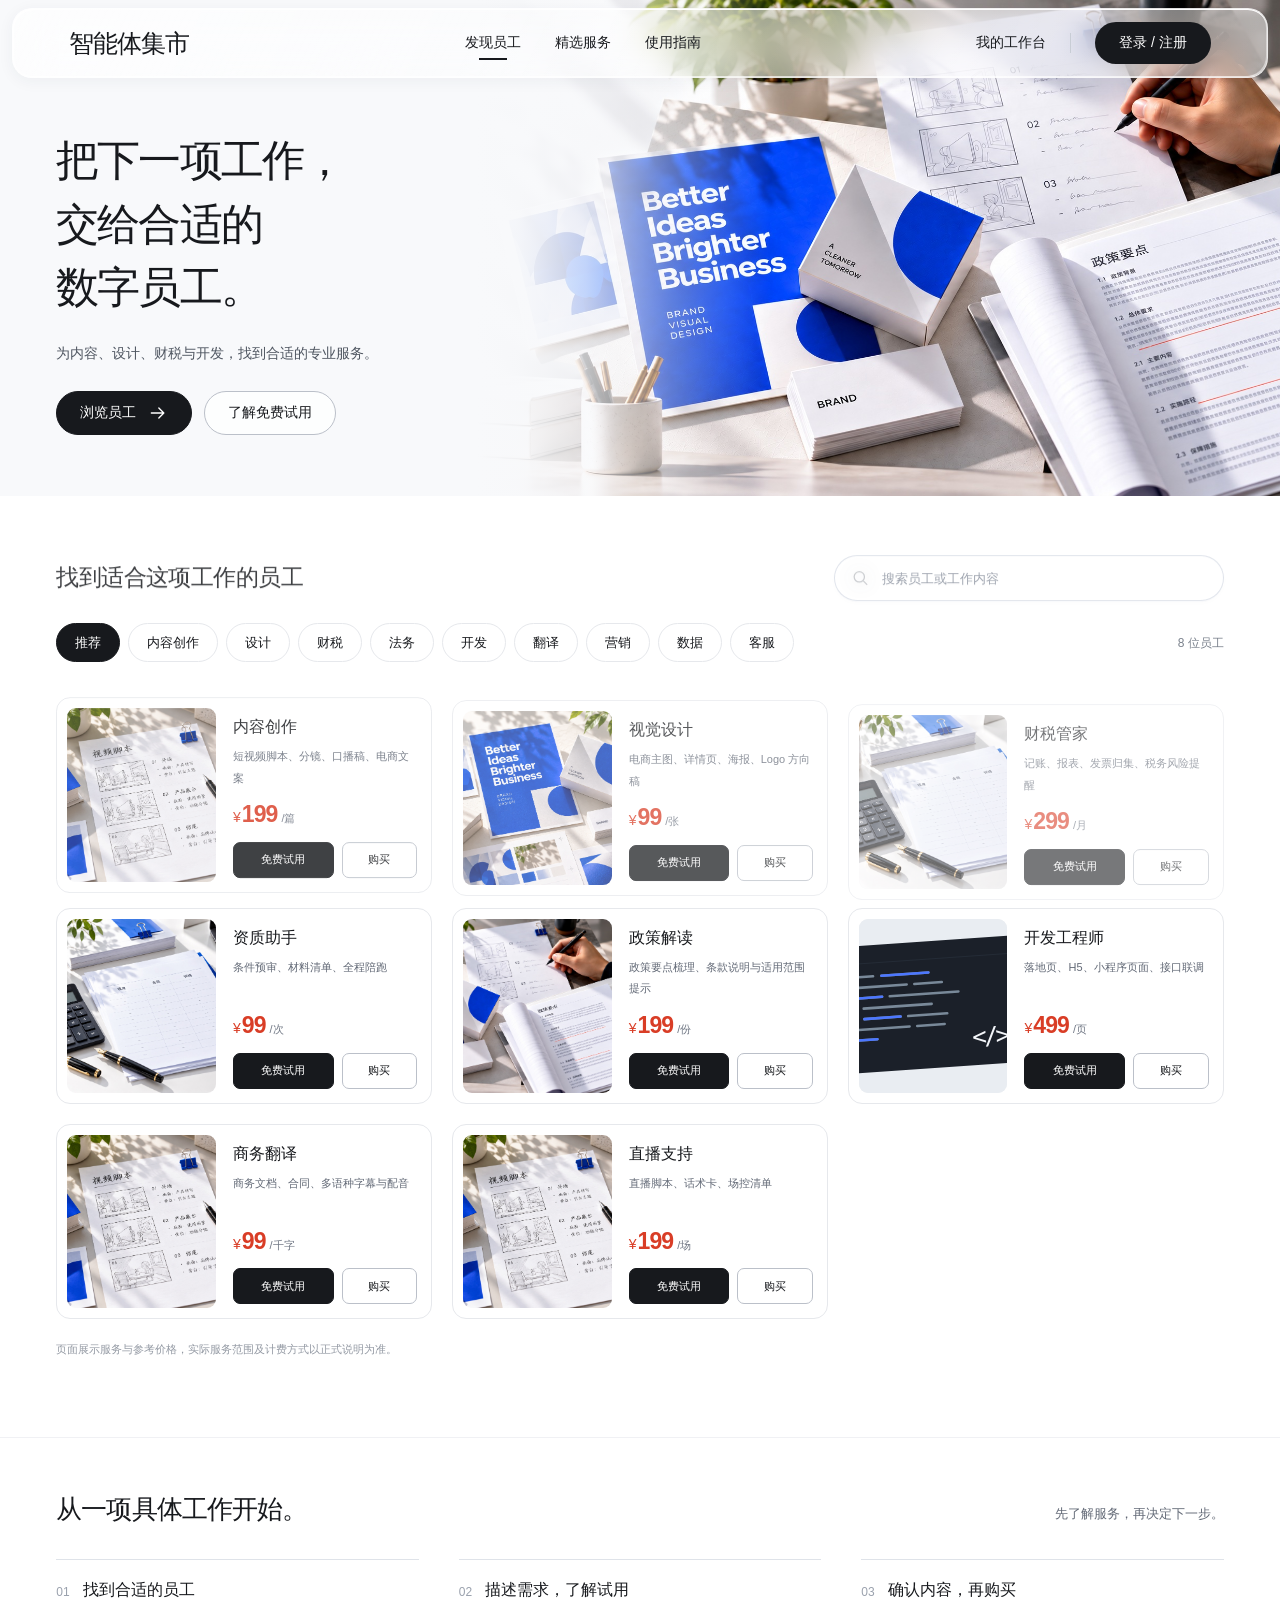
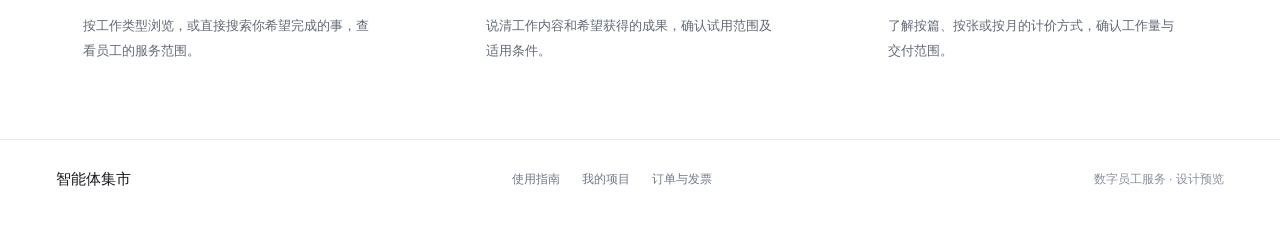
==== index.html @ 41946447 "feat: publish digital employee marketplace prototype" ====
<!doctype html>
<html lang="zh-CN">
<head>
  <meta charset="utf-8"><meta name="viewport" content="width=device-width,initial-scale=1">
  <meta name="description" content="从内容创作、视觉设计到政策解读，为下一项工作找到合适的数字员工。">
  <meta name="theme-color" content="#f8f9fb"><title>智能体集市 · 找到合适的数字员工</title>
  <link rel="icon" href="assets/favicon.svg" type="image/svg+xml">
  <link rel="preload" href="assets/hero.jpg" as="image"><link rel="stylesheet" href="styles.css">
  <script src="vendor/gsap.min.js" defer></script><script src="vendor/ScrollTrigger.min.js" defer></script>
  <script src="catalog.js" defer></script><script src="app.js" defer></script><script src="motion.js" defer></script>
</head>
<body>
<svg width="0" height="0" aria-hidden="true" style="position:absolute;pointer-events:none"><defs><filter id="glass-refraction" x="0" y="0" width="100%" height="100%" color-interpolation-filters="sRGB"><feTurbulence type="fractalNoise" baseFrequency=".012 .04" numOctaves="1" seed="8" result="noise"/><feGaussianBlur in="noise" stdDeviation="2" result="softNoise"/><feDisplacementMap in="SourceGraphic" in2="softNoise" scale="5" xChannelSelector="R" yChannelSelector="G"/></filter></defs></svg>
<a class="skip-link" href="#employees">跳转到员工目录</a>
<header class="site-header">
  <a class="wordmark" href="#hero" aria-label="智能体集市首页">智能体集市</a>
  <nav class="main-nav" aria-label="主导航"><a href="#employees">发现员工</a><a href="#employees">精选服务</a><a href="#how-it-works">使用指南</a></nav>
  <div class="account-nav"><button data-action="account">我的工作台</button><span class="nav-divider" aria-hidden="true"></span><button class="login-button" data-action="account">登录 / 注册</button></div>
</header>
<main>
  <section class="hero" id="hero" aria-labelledby="hero-title">
    <div class="hero-layout">
      <div class="hero-content">
        <h1 class="hero-title" id="hero-title" data-hero-title><span data-title-line>把下一项工作，</span><span data-title-line>交给合适的</span><span data-title-line>数字员工。</span></h1>
        <p class="hero-subtitle" data-hero-copy>为内容、设计、财税与开发，<br class="mobile-break">找到合适的专业服务。</p>
        <div class="hero-actions" data-hero-actions><a class="button button-primary" href="#employees">浏览员工 <svg viewBox="0 0 24 24" aria-hidden="true"><path d="M4 12h15M13 6l6 6-6 6"/></svg></a><a class="button button-secondary" href="#how-it-works">了解免费试用</a></div>
      </div>
      <div class="hero-visual" data-hero-visual><img src="assets/hero.jpg" width="1642" height="958" alt="蓝色视觉设计稿、手写分镜与政策解读材料组成的工作成果画廊" fetchpriority="high" decoding="async"></div>
    </div>
  </section>
  <section class="catalog-section" id="employees" aria-labelledby="catalog-title">
    <div class="catalog-heading" data-reveal><h2 id="catalog-title">找到适合这项工作的员工</h2><label class="search-wrap"><span class="sr-only">搜索员工或工作内容</span><svg viewBox="0 0 24 24" aria-hidden="true"><circle cx="10.5" cy="10.5" r="6.5"/><path d="m16 16 4 4"/></svg><input type="search" id="role-search" placeholder="搜索员工或工作内容" autocomplete="off"></label></div>
    <div class="catalog-toolbar"><div class="category-filters" id="category-filters" role="group" aria-label="按服务类型筛选"><button type="button" data-category="all" class="is-active" aria-pressed="true">推荐</button><button type="button" data-category="内容创作" class="" aria-pressed="false">内容创作</button><button type="button" data-category="设计" class="" aria-pressed="false">设计</button><button type="button" data-category="财税" class="" aria-pressed="false">财税</button><button type="button" data-category="法务" class="" aria-pressed="false">法务</button><button type="button" data-category="开发" class="" aria-pressed="false">开发</button><button type="button" data-category="翻译" class="" aria-pressed="false">翻译</button><button type="button" data-category="营销" class="" aria-pressed="false">营销</button><button type="button" data-category="数据" class="" aria-pressed="false">数据</button><button type="button" data-category="客服" class="" aria-pressed="false">客服</button></div><p class="result-count" id="result-count" aria-live="polite">8 位员工</p></div>
    <div class="role-grid" id="role-grid"><article class="role-card" data-category="内容创作" data-name="内容创作" data-description="短视频脚本、分镜、口播稿、电商文案">
  <button class="role-cover cover-content" data-action="details" data-role="content" aria-label="了解内容创作"><img src="assets/work-content.jpg" alt="内容创作工作素材" width="480" height="360" loading="eager" decoding="async"></button>
  <div class="role-info"><button class="role-title" data-action="details" data-role="content">内容创作</button><p class="role-description">短视频脚本、分镜、口播稿、电商文案</p><p class="role-price"><span class="currency">¥</span>199<span class="unit">/篇</span></p><div class="role-actions"><button class="button button-primary" data-action="trial" data-role="content">免费试用</button><button class="button button-secondary" data-action="buy" data-role="content">购买</button></div></div>
</article>
<article class="role-card" data-category="设计" data-name="视觉设计" data-description="电商主图、详情页、海报、Logo 方向稿">
  <button class="role-cover cover-design" data-action="details" data-role="design" aria-label="了解视觉设计"><img src="assets/work-design.jpg" alt="视觉设计工作素材" width="480" height="360" loading="eager" decoding="async"></button>
  <div class="role-info"><button class="role-title" data-action="details" data-role="design">视觉设计</button><p class="role-description">电商主图、详情页、海报、Logo 方向稿</p><p class="role-price"><span class="currency">¥</span>99<span class="unit">/张</span></p><div class="role-actions"><button class="button button-primary" data-action="trial" data-role="design">免费试用</button><button class="button button-secondary" data-action="buy" data-role="design">购买</button></div></div>
</article>
<article class="role-card" data-category="财税" data-name="财税管家" data-description="记账、报表、发票归集、税务风险提醒">
  <button class="role-cover cover-finance" data-action="details" data-role="finance" aria-label="了解财税管家"><img src="assets/work-finance.jpg" alt="财税管家工作素材" width="480" height="360" loading="eager" decoding="async"></button>
  <div class="role-info"><button class="role-title" data-action="details" data-role="finance">财税管家</button><p class="role-description">记账、报表、发票归集、税务风险提醒</p><p class="role-price"><span class="currency">¥</span>299<span class="unit">/月</span></p><div class="role-actions"><button class="button button-primary" data-action="trial" data-role="finance">免费试用</button><button class="button button-secondary" data-action="buy" data-role="finance">购买</button></div></div>
</article>
<article class="role-card" data-category="资质" data-name="资质助手" data-description="条件预审、材料清单、全程陪跑">
  <button class="role-cover cover-qualification" data-action="details" data-role="qualification" aria-label="了解资质助手"><img src="assets/work-finance.jpg" alt="资质助手工作素材" width="480" height="360" loading="lazy" decoding="async"></button>
  <div class="role-info"><button class="role-title" data-action="details" data-role="qualification">资质助手</button><p class="role-description">条件预审、材料清单、全程陪跑</p><p class="role-price"><span class="currency">¥</span>99<span class="unit">/次</span></p><div class="role-actions"><button class="button button-primary" data-action="trial" data-role="qualification">免费试用</button><button class="button button-secondary" data-action="buy" data-role="qualification">购买</button></div></div>
</article>
<article class="role-card" data-category="法务" data-name="政策解读" data-description="政策要点梳理、条款说明与适用范围提示">
  <button class="role-cover cover-legal" data-action="details" data-role="legal" aria-label="了解政策解读"><img src="assets/hero.jpg" alt="政策解读工作素材" width="480" height="360" loading="lazy" decoding="async"></button>
  <div class="role-info"><button class="role-title" data-action="details" data-role="legal">政策解读</button><p class="role-description">政策要点梳理、条款说明与适用范围提示</p><p class="role-price"><span class="currency">¥</span>199<span class="unit">/份</span></p><div class="role-actions"><button class="button button-primary" data-action="trial" data-role="legal">免费试用</button><button class="button button-secondary" data-action="buy" data-role="legal">购买</button></div></div>
</article>
<article class="role-card" data-category="开发" data-name="开发工程师" data-description="落地页、H5、小程序页面、接口联调">
  <button class="role-cover cover-development" data-action="details" data-role="development" aria-label="了解开发工程师"><img src="assets/work-development.svg" alt="开发工程师工作素材" width="480" height="360" loading="lazy" decoding="async"></button>
  <div class="role-info"><button class="role-title" data-action="details" data-role="development">开发工程师</button><p class="role-description">落地页、H5、小程序页面、接口联调</p><p class="role-price"><span class="currency">¥</span>499<span class="unit">/页</span></p><div class="role-actions"><button class="button button-primary" data-action="trial" data-role="development">免费试用</button><button class="button button-secondary" data-action="buy" data-role="development">购买</button></div></div>
</article>
<article class="role-card" data-category="翻译" data-name="商务翻译" data-description="商务文档、合同、多语种字幕与配音">
  <button class="role-cover cover-translation" data-action="details" data-role="translation" aria-label="了解商务翻译"><img src="assets/work-content.jpg" alt="商务翻译工作素材" width="480" height="360" loading="lazy" decoding="async"></button>
  <div class="role-info"><button class="role-title" data-action="details" data-role="translation">商务翻译</button><p class="role-description">商务文档、合同、多语种字幕与配音</p><p class="role-price"><span class="currency">¥</span>99<span class="unit">/千字</span></p><div class="role-actions"><button class="button button-primary" data-action="trial" data-role="translation">免费试用</button><button class="button button-secondary" data-action="buy" data-role="translation">购买</button></div></div>
</article>
<article class="role-card" data-category="营销" data-name="直播支持" data-description="直播脚本、话术卡、场控清单">
  <button class="role-cover cover-live" data-action="details" data-role="live" aria-label="了解直播支持"><img src="assets/work-content.jpg" alt="直播支持工作素材" width="480" height="360" loading="lazy" decoding="async"></button>
  <div class="role-info"><button class="role-title" data-action="details" data-role="live">直播支持</button><p class="role-description">直播脚本、话术卡、场控清单</p><p class="role-price"><span class="currency">¥</span>199<span class="unit">/场</span></p><div class="role-actions"><button class="button button-primary" data-action="trial" data-role="live">免费试用</button><button class="button button-secondary" data-action="buy" data-role="live">购买</button></div></div>
</article></div>
    <div class="empty-state" id="empty-state" hidden><h3>暂时没有找到合适的员工</h3><p>换个关键词，或者看看其他工作类型。</p><button class="button button-secondary" id="reset-search">查看全部员工</button></div>
    <noscript><p class="catalog-footnote">员工与价格可直接浏览；开启 JavaScript 后可体验搜索、筛选和详情。</p></noscript>
    <p class="catalog-footnote">页面展示服务与参考价格，实际服务范围及计费方式以正式说明为准。</p>
  </section>
  <section class="how-section" id="how-it-works" aria-labelledby="how-title" data-reveal>
    <div class="how-heading"><h2 id="how-title">从一项具体工作开始。</h2><p>先了解服务，再决定下一步。</p></div>
    <div class="how-grid">
      <div class="how-step"><h3><span class="step-num">01</span>找到合适的员工</h3><p>按工作类型浏览，或直接搜索你希望完成的事，查看员工的服务范围。</p></div>
      <div class="how-step"><h3><span class="step-num">02</span>描述需求，了解试用</h3><p>说清工作内容和希望获得的成果，确认试用范围及适用条件。</p></div>
      <div class="how-step"><h3><span class="step-num">03</span>确认内容，再购买</h3><p>了解按篇、按张或按月的计价方式，确认工作量与交付范围。</p></div>
    </div>
  </section>
</main>
<footer class="site-footer"><a class="footer-wordmark" href="#hero">智能体集市</a><div class="footer-links"><button data-action="guide">使用指南</button><button data-action="account">我的项目</button><button data-action="account">订单与发票</button></div><span>数字员工服务 · 设计预览</span></footer>
<dialog class="service-dialog" id="service-dialog" aria-labelledby="dialog-title"><button class="dialog-close" data-close-dialog aria-label="关闭对话框"><svg viewBox="0 0 24 24" aria-hidden="true"><path d="m6 6 12 12M18 6 6 18"/></svg></button><div id="dialog-body"></div></dialog>
<div class="toast" id="toast" role="status" hidden></div>
</body></html>
---- styles.css ----
:root{--ink:#17191d;--muted:#626976;--line:#e6e8ec;--paper:#fff;--wash:#f6f7f9;--price:#d93d26;--ease:cubic-bezier(.23,1,.32,1);--gutter:clamp(24px,4.4vw,76px);font-family:"PingFang SC","Noto Sans SC","Microsoft YaHei",sans-serif;color:var(--ink);background:var(--paper);font-synthesis:none;text-rendering:optimizeLegibility;-webkit-font-smoothing:antialiased}
*{box-sizing:border-box}html{scroll-behavior:smooth;scroll-padding-top:100px}body{margin:0}button,input,textarea{font:inherit}button,a,input,textarea{-webkit-tap-highlight-color:transparent}button,a{touch-action:manipulation}a{color:inherit;text-decoration:none}button{cursor:pointer}button:disabled{cursor:default}button{color:inherit}img{display:block;max-width:100%}[hidden]{display:none!important}button:focus-visible,a:focus-visible,input:focus-visible,textarea:focus-visible,summary:focus-visible{outline:2px solid #3155e7;outline-offset:4px}svg{width:20px;height:20px;fill:none;stroke:currentColor;stroke-width:1.6;stroke-linecap:round;stroke-linejoin:round;flex-shrink:0}
.sr-only{position:absolute;width:1px;height:1px;padding:0;margin:-1px;overflow:hidden;clip:rect(0,0,0,0);white-space:nowrap;border:0}.mobile-break{display:none}.skip-link{position:fixed;top:12px;left:12px;z-index:100;background:var(--ink);color:white;padding:12px 20px;transform:translateY(-150%)}.skip-link:focus{transform:translateY(0)}
.site-header{height:76px;position:fixed;inset:0 0 auto;z-index:30;display:flex;align-items:center;justify-content:space-between;gap:24px;padding:0 var(--gutter);background:rgba(255,255,255,.63);-webkit-backdrop-filter:blur(22px) saturate(1.12);backdrop-filter:blur(22px) saturate(1.12);border-bottom:1px solid rgba(225,228,233,.55);transition:background .25s var(--ease),box-shadow .25s var(--ease)}
.site-header.is-scrolled{background:rgba(255,255,255,.83);box-shadow:0 3px 24px rgba(18,24,36,.04)}.wordmark{font-size:25px;font-weight:600;letter-spacing:-1px;white-space:nowrap}.main-nav,.account-nav{display:flex;align-items:center;gap:34px;font-size:14px}.main-nav a{padding:26px 0;position:relative}.main-nav a:first-child:after{content:"";position:absolute;left:25%;right:25%;bottom:18px;height:2px;background:var(--ink)}.account-nav{gap:24px}.account-nav button{background:none;border:0;padding:8px 0}.account-nav .login-button{padding:10px 24px;border-radius:24px;background:var(--ink);color:#fff;min-height:42px}.nav-divider{height:20px;width:1px;background:#c8cdd5}
.hero{height:496px;position:relative;isolation:isolate;padding:76px var(--gutter) 0;background:#f8f9fb;overflow:hidden}.hero-layout{height:420px;max-width:1440px;margin:auto;display:grid;grid-template-columns:45% 55%;align-items:center;position:relative}.hero-content{z-index:2;padding:20px 28px 28px 0;max-width:590px}.hero-title{font-size:clamp(39px,3.6vw,54px);font-weight:500;line-height:1.32;letter-spacing:-.055em;margin:0 0 21px}.hero-title span{display:block;white-space:nowrap}.hero-subtitle{font-size:15px;line-height:1.85;color:#4e5560;margin:0 0 25px;max-width:410px;text-wrap:pretty}.hero-actions{display:flex;align-items:center;gap:12px}.button{border:1px solid var(--line);min-height:44px;display:inline-flex;align-items:center;justify-content:center;gap:12px;padding:11px 23px;border-radius:24px;font-size:14px;line-height:1.4;font-weight:500;background:#fff;transition:background .2s var(--ease),border-color .2s var(--ease),transform .2s var(--ease),color .2s var(--ease);white-space:nowrap}.button-primary{background:var(--ink);border-color:var(--ink);color:#fff}.button-secondary{background:rgba(255,255,255,.8);border-color:#bbc0c9;color:var(--ink)}.hero-visual{position:absolute;left:45%;right:calc(-1 * var(--gutter));top:-76px;height:496px;overflow:hidden;z-index:0;background:#f7f8fa}.hero-visual img{width:100%;height:100%;object-fit:cover;object-position:center;max-width:none}.hero-visual:after{content:"";position:absolute;inset:0 auto 0 0;width:38px;background:linear-gradient(90deg,#f8f9fb,rgba(248,249,251,0));pointer-events:none}
.catalog-section{padding:43px var(--gutter) 66px;max-width:1600px;margin:auto}.catalog-heading{display:flex;align-items:center;justify-content:space-between;gap:28px;margin-bottom:20px}.catalog-heading h2{font-size:28px;letter-spacing:-.045em;font-weight:550;line-height:1.35;margin:0}.search-wrap{position:relative;width:min(390px,38%);flex-shrink:0}.search-wrap svg{position:absolute;left:17px;top:50%;transform:translateY(-50%);color:#4e5560;width:19px;height:19px;pointer-events:none}.search-wrap input{width:100%;height:46px;border:1px solid #d9dde5;border-radius:28px;padding:10px 18px 10px 47px;background:#fff;color:var(--ink);font-size:13px;appearance:none}.search-wrap input::placeholder{color:#8a919e}.catalog-toolbar{display:flex;align-items:center;justify-content:space-between;gap:22px;margin-bottom:21px}.category-filters{display:flex;gap:8px;overflow-x:auto;scrollbar-width:none;padding:3px 0 5px}.category-filters::-webkit-scrollbar{display:none}.category-filters button{font-size:13px;white-space:nowrap;padding:9px 18px;border:1px solid var(--line);border-radius:24px;background:#fff;min-height:39px;transition:background .2s var(--ease),color .2s var(--ease),border-color .2s var(--ease)}.category-filters button.is-active{background:var(--ink);color:white;border-color:var(--ink)}.result-count{color:#7a818c;font-size:12px;white-space:nowrap;margin:0}.role-grid{display:grid;grid-template-columns:repeat(3,minmax(0,1fr));gap:16px}.role-card{border:1px solid var(--line);border-radius:14px;background:#fff;display:grid;grid-template-columns:42% minmax(0,1fr);padding:8px;gap:16px;min-height:176px;transition:border-color .22s var(--ease),box-shadow .22s var(--ease),transform .22s var(--ease)}.role-cover{padding:0;border:0;background:#f3f4f6;border-radius:9px;overflow:hidden;position:relative;min-width:0}.role-cover img{height:100%;width:100%;object-fit:cover;transition:transform .6s var(--ease)}.cover-finance img{object-position:40% center}.role-info{display:flex;flex-direction:column;min-width:0;padding:5px 4px 4px 0}.role-title{padding:0;text-align:left;background:none;border:0;font-weight:600;font-size:16px;line-height:1.5;align-self:flex-start}.role-description{font-size:11px;line-height:1.8;color:var(--muted);margin:5px 0 10px;min-height:38px;display:-webkit-box;-webkit-line-clamp:2;-webkit-box-orient:vertical;overflow:hidden}.role-price{font-size:23px;font-weight:550;letter-spacing:-.04em;color:var(--price);margin:auto 0 10px;line-height:1.2}.role-price .currency{font-size:14px;font-weight:500;margin-right:2px}.role-price .unit{font-size:11px;font-weight:400;color:#707784;margin-left:4px;letter-spacing:0}.role-actions{display:flex;gap:7px}.role-actions .button{border-radius:7px;min-height:34px;line-height:1.2;padding:8px 9px;font-size:11px;flex:1}.role-actions .button-primary{flex:1.45}.empty-state{text-align:center;padding:60px 20px;border:1px dashed var(--line);border-radius:16px}.empty-state h3{font-size:19px;font-weight:500}.empty-state p{font-size:14px;color:var(--muted)}.catalog-footnote{font-size:11px;color:#9399a3;margin:21px 0 0;line-height:1.7}
.how-section{max-width:1600px;margin:auto;padding:54px var(--gutter) 76px;border-top:1px solid #f0f1f4}.how-heading{display:flex;justify-content:space-between;align-items:baseline;gap:24px;margin-bottom:32px}.how-heading h2{font-size:26px;letter-spacing:-.035em;font-weight:500;margin:0}.how-heading p{color:var(--muted);font-size:13px;margin:0}.how-grid{display:grid;grid-template-columns:repeat(3,1fr);gap:40px}.how-step{border-top:1px solid #dfe3e9;padding-top:20px}.how-step h3{font-size:16px;font-weight:500;display:flex;gap:13px;margin:0 0 10px}.step-num{color:#9aa1ad;font-size:12px;line-height:24px}.how-step p{font-size:13px;line-height:1.9;color:var(--muted);margin:0 0 0 27px;max-width:290px}.site-footer{max-width:1600px;padding:24px var(--gutter) 30px;margin:auto;border-top:1px solid var(--line);display:flex;justify-content:space-between;gap:20px;align-items:center;color:#8a919c;font-size:12px}.footer-links{display:flex;gap:22px}.footer-links button{background:none;border:0;font-size:12px;color:#717987;padding:7px 0}.footer-wordmark{color:var(--ink);font-size:15px;font-weight:500}
.service-dialog{width:min(540px,calc(100vw - 32px));max-height:min(88dvh,900px);overflow-y:auto;padding:34px;border:1px solid rgba(255,255,255,.7);border-radius:20px;background:rgba(255,255,255,.97);box-shadow:0 24px 110px rgba(18,24,36,.15);color:var(--ink)}.service-dialog::backdrop{background:rgba(18,24,36,.3);backdrop-filter:blur(7px);-webkit-backdrop-filter:blur(7px)}.dialog-close{position:absolute;right:16px;top:16px;border:0;background:#f1f3f6;border-radius:50%;width:32px;height:32px;display:grid;place-items:center}.dialog-close svg{width:16px;height:16px}.service-dialog h2{font-size:26px;line-height:1.35;font-weight:500;letter-spacing:-.035em;padding-right:26px;margin:0 0 12px}.service-dialog h3{font-size:14px;font-weight:600;margin:22px 0 10px}.dialog-intro{font-size:14px;color:var(--muted);line-height:1.8;margin:0 0 20px}.dialog-image-wrap{position:relative;overflow:hidden;border-radius:12px;margin-top:18px}.dialog-image{width:100%;height:190px;object-fit:cover}.dialog-image-wrap>span{display:none}.dialog-service-summary{display:flex;justify-content:space-between;align-items:center;gap:15px;margin:22px 0;padding:16px 0;border-block:1px solid var(--line);font-size:14px}.dialog-price{color:var(--price);white-space:nowrap}.dialog-deliverables{font-size:14px;line-height:1.9;padding-left:22px;color:#525b68;margin:0}.dialog-note{font-size:12px;line-height:1.8;color:#828996;margin:15px 0}.dialog-actions{display:flex;gap:10px;margin-top:22px}.dialog-actions .button{border-radius:10px;flex:1;white-space:normal}.dialog-callout{background:#f3f5f8;padding:14px 16px;border-radius:10px;font-size:12px;line-height:1.85;color:#647080;margin:18px 0}.form-label{font-size:14px;display:flex;justify-content:space-between;margin:22px 0 10px}.form-label span{font-size:12px;color:#8a919c}.service-dialog textarea{width:100%;resize:vertical;border:1px solid #d8dee7;border-radius:10px;padding:13px;font-size:14px;line-height:1.8;color:var(--ink);min-height:128px}.requirement-summary{white-space:normal;overflow-wrap:anywhere;padding:16px;background:#f6f7f9;border-radius:10px;font-size:14px;line-height:1.9}.order-preview{font-size:14px;line-height:1.8}.order-preview>div{display:flex;justify-content:space-between;gap:16px;padding:11px 0;border-bottom:1px solid var(--line)}.order-preview dt{color:var(--muted)}.order-preview dd{margin:0;text-align:right}.toast{position:fixed;z-index:60;bottom:28px;left:50%;transform:translate(-50%,12px);padding:13px 22px;border-radius:12px;background:#17191d;color:#fff;font-size:13px;max-width:calc(100vw - 40px);opacity:0;transition:opacity .2s var(--ease),transform .2s var(--ease);box-shadow:0 8px 32px rgba(0,0,0,.1)}.toast.is-visible{opacity:1;transform:translate(-50%,0)}
@media(hover:hover) and (pointer:fine){.button-primary:hover{background:#353a43;border-color:#353a43}.button-secondary:hover{background:#f5f6f8;border-color:#858e9d}.button:active{transform:scale(.98)}.role-card:hover{transform:translateY(-3px);border-color:#cfd5df;box-shadow:0 9px 28px rgba(27,34,48,.055)}.role-card:hover .role-cover img{transform:scale(1.035)}.category-filters button:not(.is-active):hover{background:#f5f6f8}.main-nav a:hover,.account-nav button:hover{color:#515968}.account-nav .login-button:hover{color:#fff;background:#353a43}.role-title:hover{color:#3d4a65}}
@media(min-width:1600px){.hero-visual{right:calc((1440px - 100vw)/2)}.role-card{min-height:188px}.role-description{font-size:12px}.role-actions .button{font-size:12px}.role-title{font-size:18px}}
@media(max-width:1150px){.main-nav{gap:24px}.account-nav{gap:16px}.wordmark{font-size:22px}.hero-title{font-size:44px}.hero-content{padding-right:25px}.hero-subtitle{max-width:360px;font-size:14px}.hero-visual{left:46%}.role-grid{grid-template-columns:repeat(2,minmax(0,1fr))}.role-card{min-height:188px}.role-description{font-size:12px}.role-actions .button{font-size:12px}.catalog-heading h2{font-size:26px}.result-count{display:none}}
@media(max-width:767px){:root{--gutter:24px}.site-header{height:66px;gap:10px;background:rgba(255,255,255,.72)}.wordmark{font-size:21px}.main-nav{display:none}.account-nav{gap:0}.account-nav>button:first-child,.nav-divider{display:none}.account-nav .login-button{min-height:36px;padding:8px 16px;font-size:12px}.hero{height:auto;padding-top:66px}.hero-layout{height:auto;display:flex;flex-direction:column;align-items:stretch}.hero-content{padding:42px 0 26px;max-width:none}.hero-title{font-size:clamp(36px,8.5vw,48px);line-height:1.3;margin-bottom:19px;font-weight:500;letter-spacing:-.05em}.hero-subtitle{font-size:13px;max-width:330px;line-height:1.85;margin-bottom:22px}.hero-actions{gap:10px}.hero-actions .button{padding:11px 20px;font-size:13px}.hero-visual{position:relative;left:auto;right:auto;top:auto;width:calc(100% + var(--gutter)*2);margin:0 calc(-1 * var(--gutter));height:235px}.hero-visual img{object-position:center 48%}.hero-visual:after{display:none}.catalog-section{padding-top:31px;padding-bottom:42px}.catalog-heading{display:block;margin-bottom:16px}.catalog-heading h2{font-size:23px;margin-bottom:19px;letter-spacing:-.04em}.search-wrap{width:100%}.search-wrap input{height:44px}.category-filters{margin-right:calc(-1 * var(--gutter));padding-right:var(--gutter);gap:7px}.category-filters button{font-size:12px;padding:8px 16px;min-height:37px}.catalog-toolbar{margin-bottom:15px}.role-grid{grid-template-columns:1fr;gap:12px}.role-card{grid-template-columns:38% minmax(0,1fr);min-height:165px;gap:15px;padding:7px}.role-title{font-size:16px}.role-description{font-size:11px;min-height:34px}.role-price{font-size:23px}.role-actions .button{font-size:11px;min-height:34px;padding:8px}.how-section{padding-top:35px;padding-bottom:42px}.how-heading{display:block;margin-bottom:27px}.how-heading h2{font-size:23px}.how-heading p{font-size:12px;margin-top:9px}.how-grid{grid-template-columns:1fr;gap:24px}.how-step{padding-top:16px}.how-step p{max-width:none;font-size:12px}.site-footer{display:block;padding-top:22px;padding-bottom:26px}.footer-links{margin:17px 0 0;gap:22px}.service-dialog{padding:29px 24px;max-height:90dvh}.service-dialog h2{font-size:23px}.dialog-actions .button{font-size:13px}.dialog-image{height:170px}}
@media(prefers-reduced-motion:reduce){html{scroll-behavior:auto}*,*:before,*:after{animation-duration:.01ms!important;animation-iteration-count:1!important;transition-duration:.01ms!important}.hero-title span,.hero-visual,.role-card{transform:none!important;filter:none!important;opacity:1!important}}
@supports not ((backdrop-filter:blur(1px)) or (-webkit-backdrop-filter:blur(1px))){.site-header{background:rgba(255,255,255,.96)}.service-dialog::backdrop{background:rgba(18,24,36,.42)}}
.cover-legal img{object-position:100% 65%}.cover-development img{object-position:center}

/* 最终材质与空间：液态玻璃仅用于导航、搜索和详情层。 */
.site-header{height:70px;inset:8px 12px auto;border-radius:20px;background:rgba(255,255,255,.48);border:1px solid rgba(255,255,255,.74);box-shadow:inset 0 1px 0 rgba(255,255,255,.95),inset 0 -1px 0 rgba(255,255,255,.36),0 3px 16px rgba(36,48,70,.055);-webkit-backdrop-filter:blur(18px) saturate(1.28);backdrop-filter:blur(18px) saturate(1.28)}
.site-header:before{content:"";position:absolute;inset:0;border-radius:inherit;pointer-events:none;background:linear-gradient(115deg,rgba(255,255,255,.48) 0%,rgba(255,255,255,0) 36%,rgba(255,255,255,.14) 68%,rgba(255,255,255,0) 100%);box-shadow:inset 1px 1px 0 rgba(255,255,255,.72),inset -1px -1px 0 rgba(255,255,255,.45)}
.site-header>*{position:relative;z-index:1}.site-header.is-scrolled{background:rgba(255,255,255,.7);box-shadow:inset 0 1px 0 #fff,0 6px 26px rgba(36,48,70,.075)}
@supports (backdrop-filter:url("#glass-refraction")){.site-header{backdrop-filter:url("#glass-refraction") blur(16px) saturate(1.28)}}
.hero-title{font-size:clamp(38px,3.35vw,48px);line-height:1.48;font-weight:500;margin-bottom:20px;letter-spacing:-.045em}.hero-subtitle{font-size:14px;line-height:1.95;margin-bottom:24px}.hero-visual{left:36%}.hero-visual:after{width:clamp(180px,23vw,330px);background:linear-gradient(90deg,#f8f9fb 0%,rgba(248,249,251,.97) 14%,rgba(248,249,251,.78) 37%,rgba(248,249,251,.38) 66%,rgba(248,249,251,0) 100%)}
.catalog-section{padding-top:54px;padding-bottom:78px}.catalog-heading{margin-bottom:24px}.catalog-heading h2{font-size:23px;font-weight:500;line-height:1.65;letter-spacing:-.025em}.catalog-toolbar{margin-bottom:25px}.role-grid{gap:20px}.role-card{padding:10px;gap:17px;min-height:190px;transition:border-color .26s var(--ease),box-shadow .26s var(--ease),transform .26s var(--ease)}.role-title{font-weight:550;line-height:1.7}.role-description{line-height:1.95;margin-top:6px;margin-bottom:12px;min-height:43px}.role-actions{gap:8px}.role-price{margin-bottom:13px}.role-actions .button{min-height:36px}
.search-wrap input{background:rgba(255,255,255,.65);border:1px solid rgba(211,217,227,.85);box-shadow:inset 0 1px 0 rgba(255,255,255,.95),0 2px 10px rgba(36,48,70,.025);-webkit-backdrop-filter:blur(10px);backdrop-filter:blur(10px)}
.service-dialog{background:rgba(255,255,255,.9);-webkit-backdrop-filter:blur(24px) saturate(1.15);backdrop-filter:blur(24px) saturate(1.15);box-shadow:inset 0 1px 0 #fff,inset 0 0 0 1px rgba(255,255,255,.8),0 24px 100px rgba(18,24,36,.17)}
@media(hover:hover) and (pointer:fine){.role-card:hover{transform:translateY(-6px);box-shadow:0 15px 35px rgba(27,34,48,.09);border-color:#cbd2dd}.role-card:hover .role-cover img{transform:scale(1.045)}}
@media(max-width:1150px){.hero-title{font-size:40px}.hero-visual{left:38%}.catalog-heading h2{font-size:22px}.role-card{min-height:190px}}
@media(max-width:767px){.site-header{height:58px;inset:7px 8px auto;border-radius:17px;padding:0 17px}.hero-content{padding-top:38px;padding-bottom:28px}.hero-title{font-size:clamp(34px,8.2vw,44px);line-height:1.43}.hero-subtitle{font-size:13px}.hero-visual{left:auto}.hero-visual:after{display:block;inset:0 0 auto;width:100%;height:45px;background:linear-gradient(180deg,#f8f9fb,rgba(248,249,251,0))}.catalog-section{padding-top:36px;padding-bottom:44px}.catalog-heading h2{font-size:21px;line-height:1.65;margin-bottom:20px}.catalog-toolbar{margin-bottom:22px}.role-grid{gap:16px}.role-card{padding:9px;min-height:177px;gap:15px}.role-description{min-height:40px}.role-price{margin-bottom:10px}.mobile-break{display:block}.result-count{display:none}}
@media(prefers-reduced-transparency:reduce),(prefers-contrast:more){.site-header,.service-dialog,.search-wrap input{background:#fff;-webkit-backdrop-filter:none;backdrop-filter:none;border-color:#b8c0cc}.site-header:before{display:none}}
@media(prefers-reduced-motion:reduce){.role-card:hover{transform:none}.role-card:hover .role-cover img{transform:none}}
.profile-category{font-size:12px;color:#7c8593;margin:1px 0 11px}.profile-section{margin-top:23px}.profile-section h3{font-weight:550;font-size:14px;margin:0 0 12px}.profile-preparation{list-style:none;margin:0;padding:0;display:grid;gap:9px;font-size:13px;line-height:1.8;color:#626c7a}.profile-preparation li{padding:9px 13px;background:#f5f6f8;border-radius:9px}.profile-workflow{display:flex;align-items:center;gap:16px;flex-wrap:wrap;color:#626c7a;font-size:12px}.profile-workflow span+span:before{content:"→";margin-right:16px;color:#a9b0bc}.profile-environment{border:1px solid #e8ebf0;border-radius:10px;margin:24px 0 0;padding:12px 15px;font-size:12px;line-height:1.9;color:#7d8796}.profile-environment summary{cursor:pointer;color:#586270}.profile-environment p{margin:10px 0 0}
/* 放在最终规则之后，保证旧浏览器不会以透明文字层代替玻璃。 */
@supports not ((backdrop-filter:blur(1px)) or (-webkit-backdrop-filter:blur(1px))){.site-header,.site-header.is-scrolled,.search-wrap input,.service-dialog{background:#fff;border-color:#d8dee7;backdrop-filter:none}.site-header:before{background:none}.service-dialog::backdrop{background:rgba(18,24,36,.42)}}
/* 员工能力用横向阅读，桌面保留完整内容与操作。 */
.service-dialog[data-view="profile"]{width:min(860px,calc(100vw - 48px));padding:32px;max-height:90dvh}.profile-layout{display:grid;grid-template-columns:minmax(0,1fr) minmax(0,1fr);gap:30px}.profile-visual,.profile-content{min-width:0}.service-dialog[data-view="profile"] .dialog-intro{margin-bottom:22px}.profile-visual .dialog-image-wrap{margin-top:0}.profile-visual .dialog-image{height:228px}.profile-visual .dialog-service-summary{margin:18px 0;padding:14px 0}.profile-visual .dialog-actions{margin-top:16px}.profile-content .profile-section:first-child{margin-top:0}.profile-content .profile-section{margin-top:21px}.profile-content .profile-environment{margin-top:21px}.profile-content .profile-workflow{gap:10px}.profile-content .profile-workflow span+span:before{margin-right:10px}.profile-content .dialog-note{font-size:11px;margin-top:13px}
@media(max-width:650px){.service-dialog[data-view="profile"]{width:calc(100vw - 24px);padding:28px 23px;max-height:90dvh}.profile-layout{grid-template-columns:1fr;gap:27px}.profile-visual .dialog-image{height:170px}.profile-content .profile-section{margin-top:22px}.profile-content .dialog-note{font-size:12px}.profile-visual .dialog-actions .button{min-height:44px}}
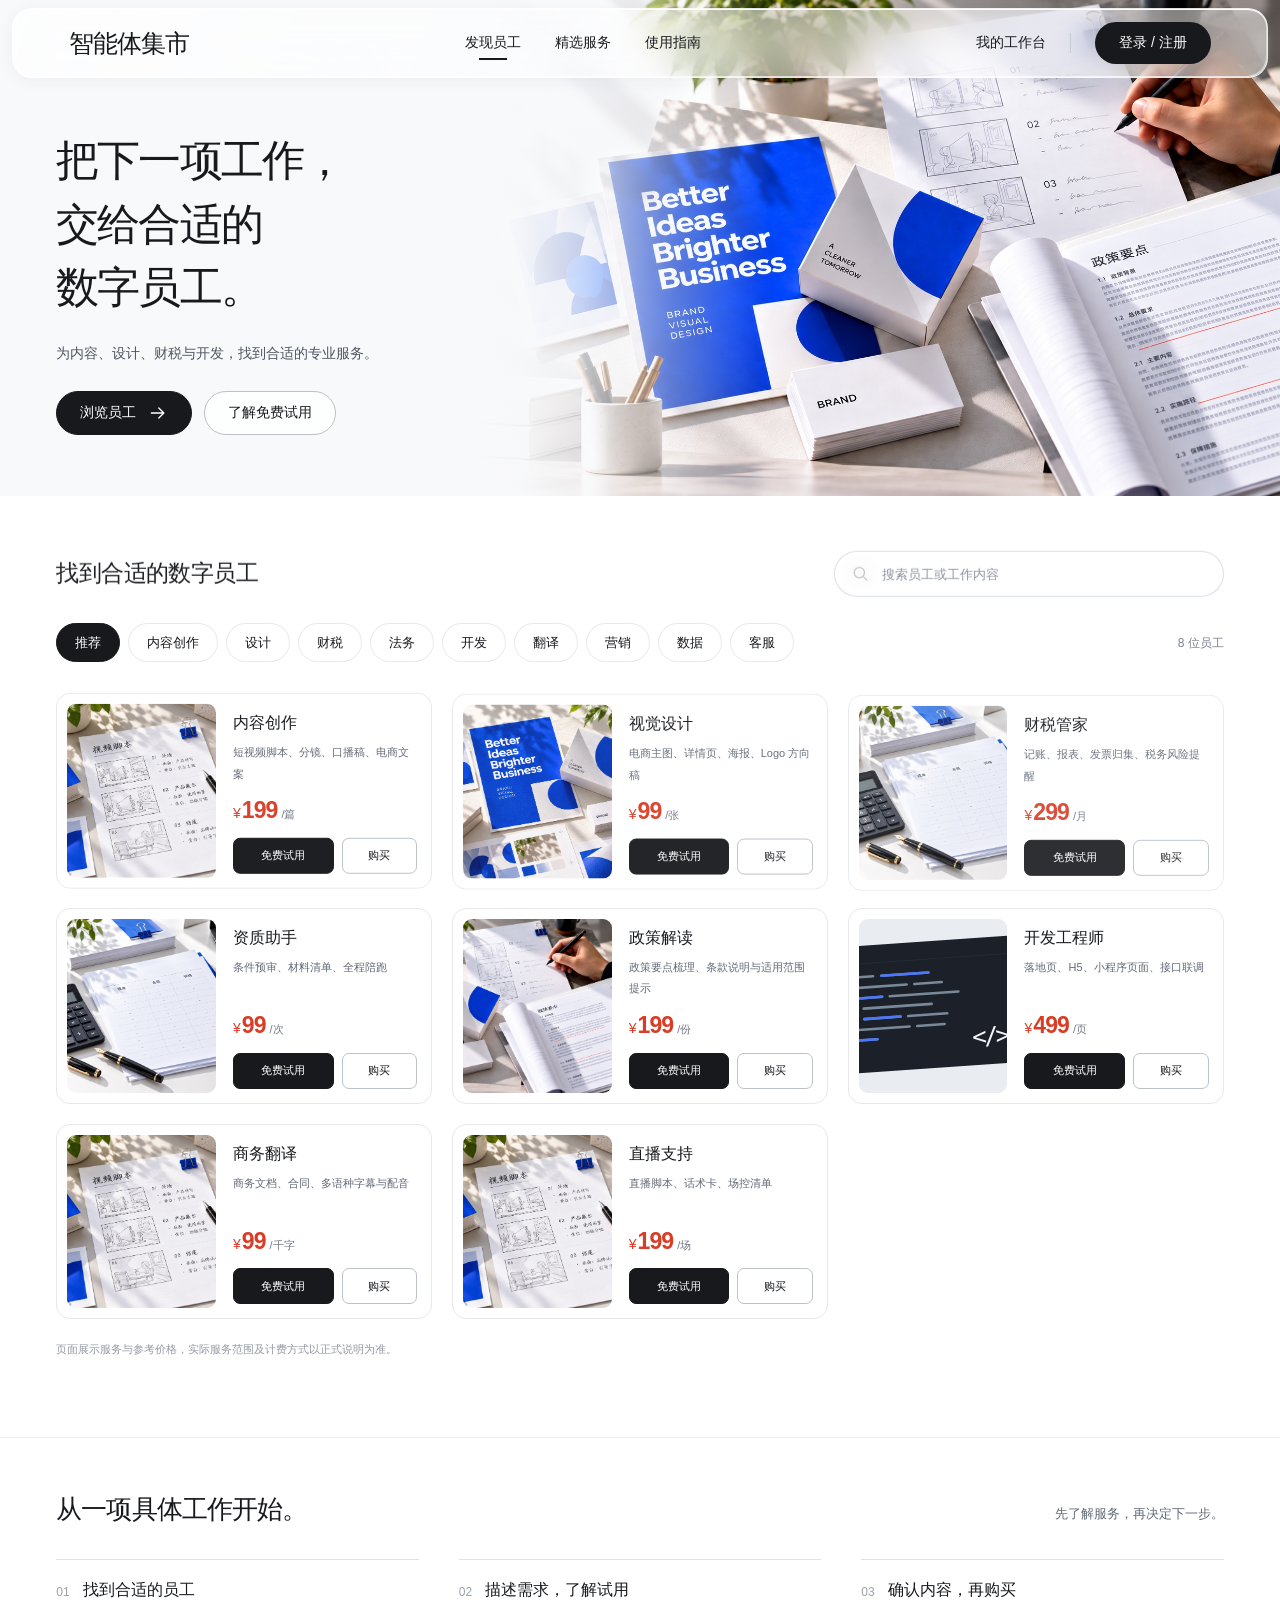
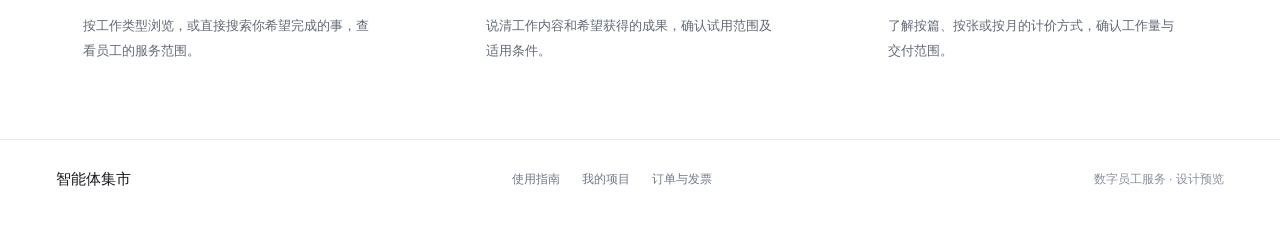
==== commit 84ab6e59: "fix: sync navigation state and refine employee heading" ====
--- a/index.html
+++ b/index.html
@@ -14,7 +14,7 @@
 <a class="skip-link" href="#employees">跳转到员工目录</a>
 <header class="site-header">
   <a class="wordmark" href="#hero" aria-label="智能体集市首页">智能体集市</a>
-  <nav class="main-nav" aria-label="主导航"><a href="#employees">发现员工</a><a href="#employees">精选服务</a><a href="#how-it-works">使用指南</a></nav>
+  <nav class="main-nav" aria-label="主导航"><a href="#employees" data-nav="discover" class="is-active" aria-current="location">发现员工</a><a href="#featured" data-nav="featured">精选服务</a><a href="#how-it-works" data-nav="guide">使用指南</a></nav>
   <div class="account-nav"><button data-action="account">我的工作台</button><span class="nav-divider" aria-hidden="true"></span><button class="login-button" data-action="account">登录 / 注册</button></div>
 </header>
 <main>
@@ -29,7 +29,7 @@
     </div>
   </section>
   <section class="catalog-section" id="employees" aria-labelledby="catalog-title">
-    <div class="catalog-heading" data-reveal><h2 id="catalog-title">找到适合这项工作的员工</h2><label class="search-wrap"><span class="sr-only">搜索员工或工作内容</span><svg viewBox="0 0 24 24" aria-hidden="true"><circle cx="10.5" cy="10.5" r="6.5"/><path d="m16 16 4 4"/></svg><input type="search" id="role-search" placeholder="搜索员工或工作内容" autocomplete="off"></label></div>
+    <span class="section-anchor" id="featured" aria-hidden="true"></span><div class="catalog-heading" data-reveal><h2 id="catalog-title">找到合适的数字员工</h2><label class="search-wrap"><span class="sr-only">搜索员工或工作内容</span><svg viewBox="0 0 24 24" aria-hidden="true"><circle cx="10.5" cy="10.5" r="6.5"/><path d="m16 16 4 4"/></svg><input type="search" id="role-search" placeholder="搜索员工或工作内容" autocomplete="off"></label></div>
     <div class="catalog-toolbar"><div class="category-filters" id="category-filters" role="group" aria-label="按服务类型筛选"><button type="button" data-category="all" class="is-active" aria-pressed="true">推荐</button><button type="button" data-category="内容创作" class="" aria-pressed="false">内容创作</button><button type="button" data-category="设计" class="" aria-pressed="false">设计</button><button type="button" data-category="财税" class="" aria-pressed="false">财税</button><button type="button" data-category="法务" class="" aria-pressed="false">法务</button><button type="button" data-category="开发" class="" aria-pressed="false">开发</button><button type="button" data-category="翻译" class="" aria-pressed="false">翻译</button><button type="button" data-category="营销" class="" aria-pressed="false">营销</button><button type="button" data-category="数据" class="" aria-pressed="false">数据</button><button type="button" data-category="客服" class="" aria-pressed="false">客服</button></div><p class="result-count" id="result-count" aria-live="polite">8 位员工</p></div>
     <div class="role-grid" id="role-grid"><article class="role-card" data-category="内容创作" data-name="内容创作" data-description="短视频脚本、分镜、口播稿、电商文案">
   <button class="role-cover cover-content" data-action="details" data-role="content" aria-label="了解内容创作"><img src="assets/work-content.jpg" alt="内容创作工作素材" width="480" height="360" loading="eager" decoding="async"></button>
--- a/styles.css
+++ b/styles.css
@@ -35,3 +35,4 @@
 /* 员工能力用横向阅读，桌面保留完整内容与操作。 */
 .service-dialog[data-view="profile"]{width:min(860px,calc(100vw - 48px));padding:32px;max-height:90dvh}.profile-layout{display:grid;grid-template-columns:minmax(0,1fr) minmax(0,1fr);gap:30px}.profile-visual,.profile-content{min-width:0}.service-dialog[data-view="profile"] .dialog-intro{margin-bottom:22px}.profile-visual .dialog-image-wrap{margin-top:0}.profile-visual .dialog-image{height:228px}.profile-visual .dialog-service-summary{margin:18px 0;padding:14px 0}.profile-visual .dialog-actions{margin-top:16px}.profile-content .profile-section:first-child{margin-top:0}.profile-content .profile-section{margin-top:21px}.profile-content .profile-environment{margin-top:21px}.profile-content .profile-workflow{gap:10px}.profile-content .profile-workflow span+span:before{margin-right:10px}.profile-content .dialog-note{font-size:11px;margin-top:13px}
 @media(max-width:650px){.service-dialog[data-view="profile"]{width:calc(100vw - 24px);padding:28px 23px;max-height:90dvh}.profile-layout{grid-template-columns:1fr;gap:27px}.profile-visual .dialog-image{height:170px}.profile-content .profile-section{margin-top:22px}.profile-content .dialog-note{font-size:12px}.profile-visual .dialog-actions .button{min-height:44px}}
+.main-nav a:first-child:after{display:none}.main-nav a:after{content:"";position:absolute;left:25%;right:25%;bottom:18px;height:2px;background:var(--ink);transform:scaleX(0);transform-origin:center;transition:transform .2s var(--ease)}.main-nav a.is-active:after,.main-nav a:first-child.is-active:after{display:block;transform:scaleX(1)}.main-nav a.is-active{color:#17191d;font-weight:550}.catalog-section{position:relative}.section-anchor{position:absolute;top:0;left:0;scroll-margin-top:90px}
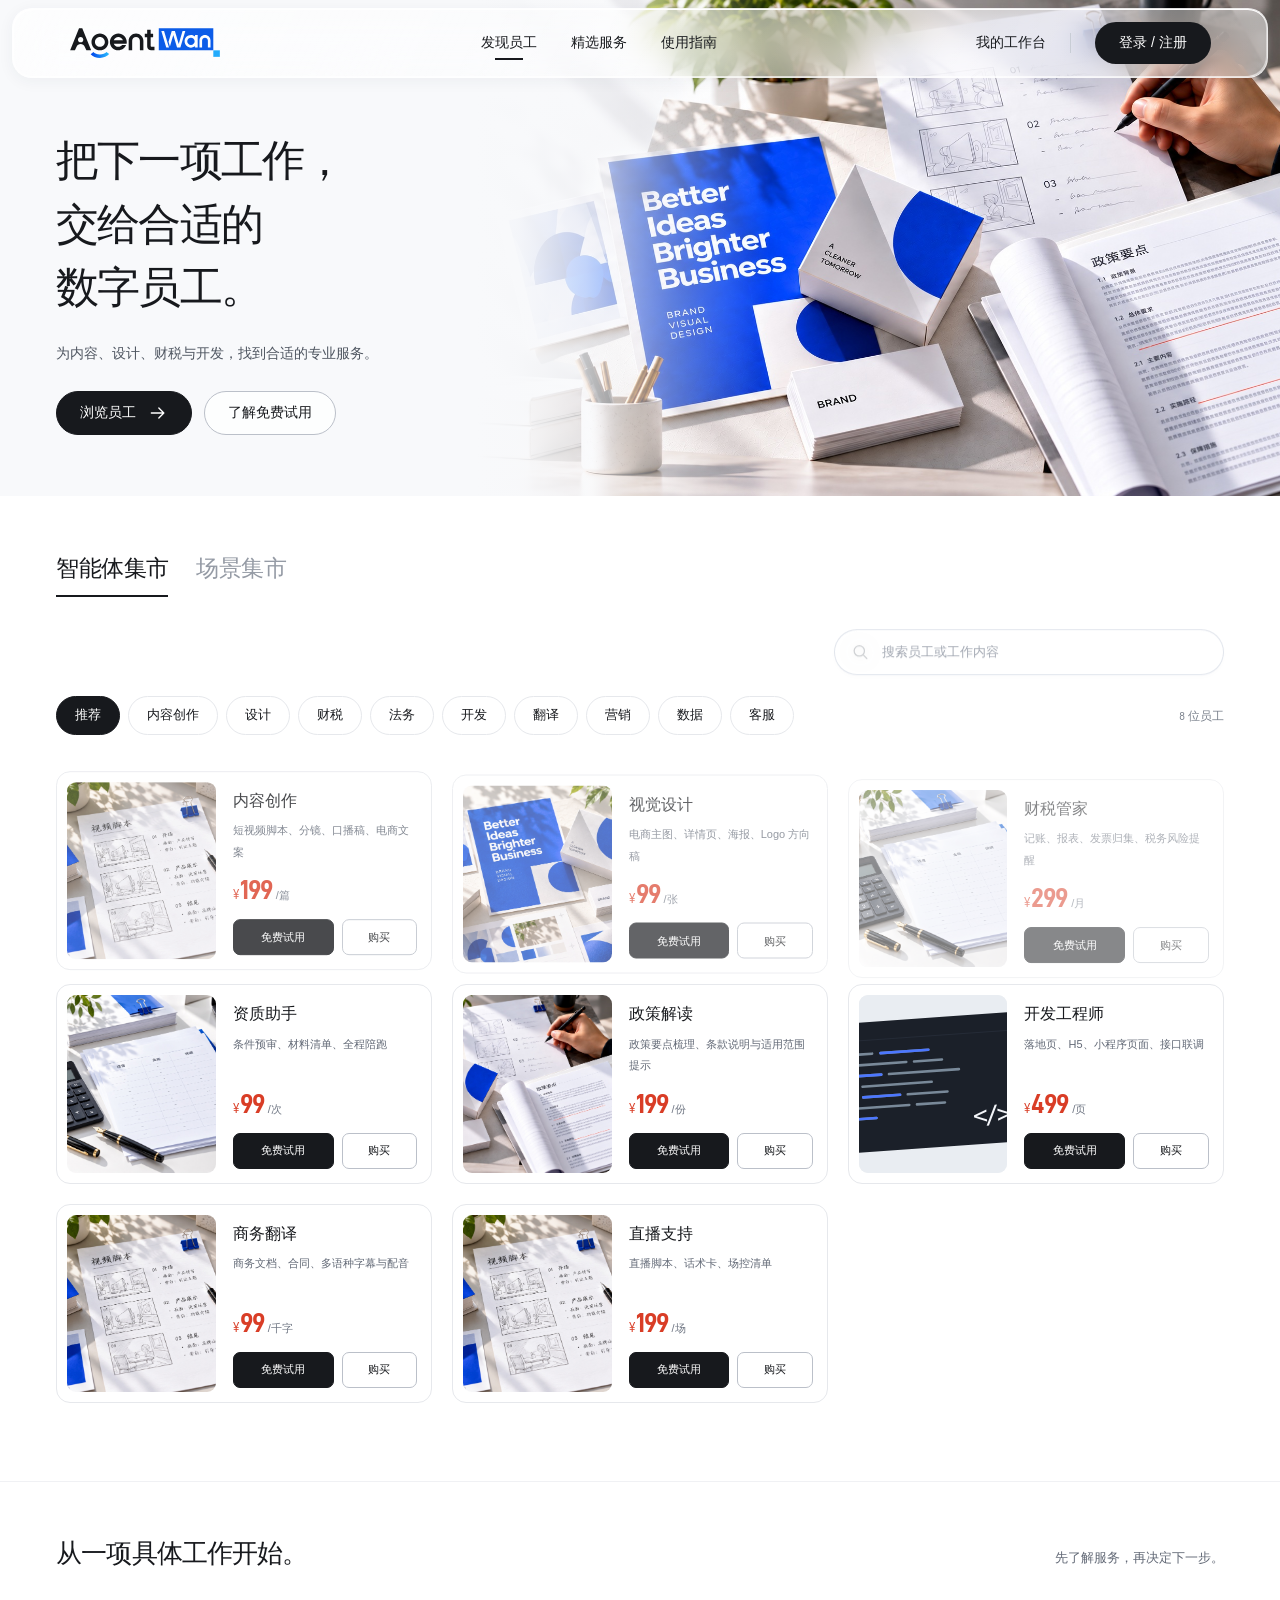
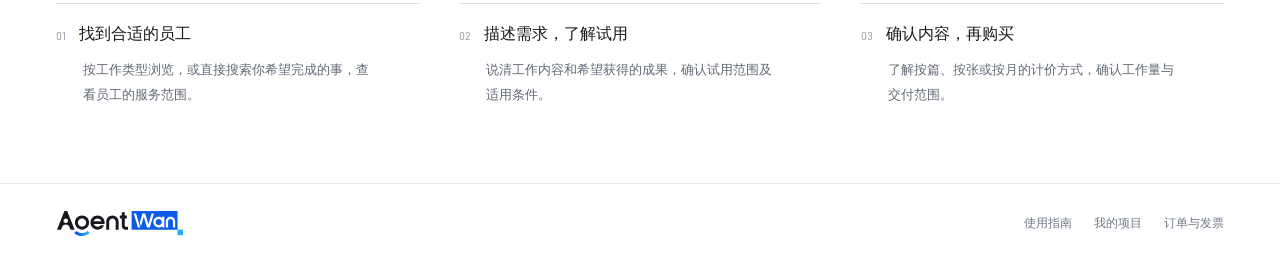
==== commit 95ee7223: "feat: add scenario marketplace tabs and AgentWan branding" ====
--- a/index.html
+++ b/index.html
@@ -5,15 +5,15 @@
   <meta name="description" content="从内容创作、视觉设计到政策解读，为下一项工作找到合适的数字员工。">
   <meta name="theme-color" content="#f8f9fb"><title>智能体集市 · 找到合适的数字员工</title>
   <link rel="icon" href="assets/favicon.svg" type="image/svg+xml">
-  <link rel="preload" href="assets/hero.jpg" as="image"><link rel="stylesheet" href="styles.css">
+  <link rel="preload" href="assets/hero.jpg" as="image"><link rel="stylesheet" href="styles.css"><link rel="stylesheet" href="scenes.css">
   <script src="vendor/gsap.min.js" defer></script><script src="vendor/ScrollTrigger.min.js" defer></script>
-  <script src="catalog.js" defer></script><script src="app.js" defer></script><script src="motion.js" defer></script>
+  <script src="catalog.js" defer></script><script src="app.js" defer></script><script src="scenes.js" defer></script><script src="motion.js" defer></script>
 </head>
 <body>
 <svg width="0" height="0" aria-hidden="true" style="position:absolute;pointer-events:none"><defs><filter id="glass-refraction" x="0" y="0" width="100%" height="100%" color-interpolation-filters="sRGB"><feTurbulence type="fractalNoise" baseFrequency=".012 .04" numOctaves="1" seed="8" result="noise"/><feGaussianBlur in="noise" stdDeviation="2" result="softNoise"/><feDisplacementMap in="SourceGraphic" in2="softNoise" scale="5" xChannelSelector="R" yChannelSelector="G"/></filter></defs></svg>
 <a class="skip-link" href="#employees">跳转到员工目录</a>
 <header class="site-header">
-  <a class="wordmark" href="#hero" aria-label="智能体集市首页">智能体集市</a>
+  <a class="wordmark" href="#hero" aria-label="智能体集市首页"><img src="assets/agentwan.svg" alt="AgentWan" width="152" height="33"></a>
   <nav class="main-nav" aria-label="主导航"><a href="#employees" data-nav="discover" class="is-active" aria-current="location">发现员工</a><a href="#featured" data-nav="featured">精选服务</a><a href="#how-it-works" data-nav="guide">使用指南</a></nav>
   <div class="account-nav"><button data-action="account">我的工作台</button><span class="nav-divider" aria-hidden="true"></span><button class="login-button" data-action="account">登录 / 注册</button></div>
 </header>
@@ -28,8 +28,8 @@
       <div class="hero-visual" data-hero-visual><img src="assets/hero.jpg" width="1642" height="958" alt="蓝色视觉设计稿、手写分镜与政策解读材料组成的工作成果画廊" fetchpriority="high" decoding="async"></div>
     </div>
   </section>
-  <section class="catalog-section" id="employees" aria-labelledby="catalog-title">
-    <span class="section-anchor" id="featured" aria-hidden="true"></span><div class="catalog-heading" data-reveal><h2 id="catalog-title">找到合适的数字员工</h2><label class="search-wrap"><span class="sr-only">搜索员工或工作内容</span><svg viewBox="0 0 24 24" aria-hidden="true"><circle cx="10.5" cy="10.5" r="6.5"/><path d="m16 16 4 4"/></svg><input type="search" id="role-search" placeholder="搜索员工或工作内容" autocomplete="off"></label></div>
+  <section class="catalog-section" id="employees" aria-label="智能体与场景集市">
+    <span class="section-anchor" id="featured" aria-hidden="true"></span><div id="marketplace-tabs" class="marketplace-tabs" role="tablist" aria-label="选择集市"><button id="tab-agents" role="tab" type="button" data-market-tab="agents" aria-selected="true" aria-controls="agent-panel" class="is-active">智能体集市</button><button id="tab-scenes" role="tab" type="button" data-market-tab="scenes" aria-selected="false" aria-controls="scenario-panel" tabindex="-1">场景集市</button></div><div id="agent-panel" role="tabpanel" aria-labelledby="tab-agents"><div class="catalog-heading" data-reveal><label class="search-wrap"><span class="sr-only">搜索员工或工作内容</span><svg viewBox="0 0 24 24" aria-hidden="true"><circle cx="10.5" cy="10.5" r="6.5"/><path d="m16 16 4 4"/></svg><input type="search" id="role-search" placeholder="搜索员工或工作内容" autocomplete="off"></label></div>
     <div class="catalog-toolbar"><div class="category-filters" id="category-filters" role="group" aria-label="按服务类型筛选"><button type="button" data-category="all" class="is-active" aria-pressed="true">推荐</button><button type="button" data-category="内容创作" class="" aria-pressed="false">内容创作</button><button type="button" data-category="设计" class="" aria-pressed="false">设计</button><button type="button" data-category="财税" class="" aria-pressed="false">财税</button><button type="button" data-category="法务" class="" aria-pressed="false">法务</button><button type="button" data-category="开发" class="" aria-pressed="false">开发</button><button type="button" data-category="翻译" class="" aria-pressed="false">翻译</button><button type="button" data-category="营销" class="" aria-pressed="false">营销</button><button type="button" data-category="数据" class="" aria-pressed="false">数据</button><button type="button" data-category="客服" class="" aria-pressed="false">客服</button></div><p class="result-count" id="result-count" aria-live="polite">8 位员工</p></div>
     <div class="role-grid" id="role-grid"><article class="role-card" data-category="内容创作" data-name="内容创作" data-description="短视频脚本、分镜、口播稿、电商文案">
   <button class="role-cover cover-content" data-action="details" data-role="content" aria-label="了解内容创作"><img src="assets/work-content.jpg" alt="内容创作工作素材" width="480" height="360" loading="eager" decoding="async"></button>
@@ -64,8 +64,9 @@
   <div class="role-info"><button class="role-title" data-action="details" data-role="live">直播支持</button><p class="role-description">直播脚本、话术卡、场控清单</p><p class="role-price"><span class="currency">¥</span>199<span class="unit">/场</span></p><div class="role-actions"><button class="button button-primary" data-action="trial" data-role="live">免费试用</button><button class="button button-secondary" data-action="buy" data-role="live">购买</button></div></div>
 </article></div>
     <div class="empty-state" id="empty-state" hidden><h3>暂时没有找到合适的员工</h3><p>换个关键词，或者看看其他工作类型。</p><button class="button button-secondary" id="reset-search">查看全部员工</button></div>
-    <noscript><p class="catalog-footnote">员工与价格可直接浏览；开启 JavaScript 后可体验搜索、筛选和详情。</p></noscript>
-    <p class="catalog-footnote">页面展示服务与参考价格，实际服务范围及计费方式以正式说明为准。</p>
+
+
+    </div><div id="scenario-panel" role="tabpanel" aria-labelledby="tab-scenes" hidden></div>
   </section>
   <section class="how-section" id="how-it-works" aria-labelledby="how-title" data-reveal>
     <div class="how-heading"><h2 id="how-title">从一项具体工作开始。</h2><p>先了解服务，再决定下一步。</p></div>
@@ -76,7 +77,7 @@
     </div>
   </section>
 </main>
-<footer class="site-footer"><a class="footer-wordmark" href="#hero">智能体集市</a><div class="footer-links"><button data-action="guide">使用指南</button><button data-action="account">我的项目</button><button data-action="account">订单与发票</button></div><span>数字员工服务 · 设计预览</span></footer>
+<footer class="site-footer"><a class="footer-wordmark" href="#hero"><img src="assets/agentwan.svg" alt="AgentWan" width="152" height="33"></a><div class="footer-links"><button data-action="guide">使用指南</button><button data-action="account">我的项目</button><button data-action="account">订单与发票</button></div></footer>
 <dialog class="service-dialog" id="service-dialog" aria-labelledby="dialog-title"><button class="dialog-close" data-close-dialog aria-label="关闭对话框"><svg viewBox="0 0 24 24" aria-hidden="true"><path d="m6 6 12 12M18 6 6 18"/></svg></button><div id="dialog-body"></div></dialog>
 <div class="toast" id="toast" role="status" hidden></div>
 </body></html>
--- a/styles.css
+++ b/styles.css
@@ -36,3 +36,8 @@
 .service-dialog[data-view="profile"]{width:min(860px,calc(100vw - 48px));padding:32px;max-height:90dvh}.profile-layout{display:grid;grid-template-columns:minmax(0,1fr) minmax(0,1fr);gap:30px}.profile-visual,.profile-content{min-width:0}.service-dialog[data-view="profile"] .dialog-intro{margin-bottom:22px}.profile-visual .dialog-image-wrap{margin-top:0}.profile-visual .dialog-image{height:228px}.profile-visual .dialog-service-summary{margin:18px 0;padding:14px 0}.profile-visual .dialog-actions{margin-top:16px}.profile-content .profile-section:first-child{margin-top:0}.profile-content .profile-section{margin-top:21px}.profile-content .profile-environment{margin-top:21px}.profile-content .profile-workflow{gap:10px}.profile-content .profile-workflow span+span:before{margin-right:10px}.profile-content .dialog-note{font-size:11px;margin-top:13px}
 @media(max-width:650px){.service-dialog[data-view="profile"]{width:calc(100vw - 24px);padding:28px 23px;max-height:90dvh}.profile-layout{grid-template-columns:1fr;gap:27px}.profile-visual .dialog-image{height:170px}.profile-content .profile-section{margin-top:22px}.profile-content .dialog-note{font-size:12px}.profile-visual .dialog-actions .button{min-height:44px}}
 .main-nav a:first-child:after{display:none}.main-nav a:after{content:"";position:absolute;left:25%;right:25%;bottom:18px;height:2px;background:var(--ink);transform:scaleX(0);transform-origin:center;transition:transform .2s var(--ease)}.main-nav a.is-active:after,.main-nav a:first-child.is-active:after{display:block;transform:scaleX(1)}.main-nav a.is-active{color:#17191d;font-weight:550}.catalog-section{position:relative}.section-anchor{position:absolute;top:0;left:0;scroll-margin-top:90px}
+@font-face{font-family:"D-DIN";src:url("assets/fonts/D-DIN.woff") format("woff");font-weight:400 500;font-style:normal;font-display:swap;unicode-range:U+0020-007E,U+00A0-00FF}
+@font-face{font-family:"D-DIN";src:url("assets/fonts/D-DIN-Bold.woff") format("woff");font-weight:600 900;font-style:normal;font-display:swap;unicode-range:U+0020-007E,U+00A0-00FF}
+.role-price,.dialog-price,.result-count,.step-num,.order-preview dd{font-family:"D-DIN","DIN Alternate",sans-serif;font-variant-numeric:tabular-nums}.role-price{font-size:26px;font-weight:600}.role-price .unit{font-family:"PingFang SC","Microsoft YaHei",sans-serif}
+.wordmark img{width:152px;height:auto;display:block}.footer-wordmark img{width:128px;height:auto}.site-header .wordmark{min-width:152px}.catalog-heading{justify-content:flex-end}.catalog-section>.marketplace-tabs{margin-bottom:26px}.button:disabled{opacity:.6;cursor:not-allowed}.button:disabled:hover{background:var(--ink);transform:none}
+@media(max-width:767px){.wordmark img{width:135px}.site-header .wordmark{min-width:135px}.catalog-heading{display:block}.catalog-section>.marketplace-tabs{margin-bottom:20px}.role-price{font-size:25px}}
--- a/scenes.css
+++ b/scenes.css
@@ -0,0 +1,49 @@
+/* 场景与员工共用目录标题，所有新增规则限定在场景组件内。 */
+#marketplace-tabs{display:flex;align-items:center;gap:28px;min-width:0}
+#marketplace-tabs [role="tab"]{position:relative;border:0;background:none;color:#959ba5;padding:0 0 9px;min-height:44px;font-size:23px;font-weight:500;line-height:1.65;letter-spacing:-.025em;white-space:nowrap;transition:color .18s var(--ease)}
+#marketplace-tabs [role="tab"]:after{position:absolute;content:"";height:2px;left:0;right:0;bottom:0;background:var(--ink);transform:scaleX(0);transform-origin:left;transition:transform .18s var(--ease)}
+#marketplace-tabs [role="tab"][aria-selected="true"]{color:var(--ink)}
+#marketplace-tabs [role="tab"][aria-selected="true"]:after{transform:scaleX(1)}
+#scenario-panel{min-width:0}
+.scenario-toolbar{display:flex;justify-content:space-between;align-items:center;gap:24px;margin-bottom:18px}
+.scenario-filters{flex-shrink:0;padding-top:0;padding-bottom:0}
+.scenario-search{width:min(390px,44%)}
+.scenario-result-count{margin:0 0 18px;color:#7a818c;font-size:12px;line-height:1.7}
+.scenario-grid{display:grid;grid-template-columns:repeat(3,minmax(0,1fr));gap:24px}
+.scenario-card{min-width:0;background:var(--paper);border:1px solid var(--line);border-radius:14px;overflow:hidden;transition:transform .22s var(--ease),box-shadow .22s var(--ease),border-color .22s var(--ease)}
+.scenario-card-trigger{display:flex;flex-direction:column;width:100%;height:100%;text-align:left;padding:10px;border:0;border-radius:inherit;background:none;color:var(--ink)}
+.scenario-card-trigger:focus-visible{outline-offset:-3px;border-radius:inherit}
+.scenario-card-cover{display:block;width:100%;aspect-ratio:16/10;overflow:hidden;border-radius:9px;background:#f3f5f8}
+.scenario-card-cover img{width:100%;height:100%;object-fit:cover;transition:transform .55s var(--ease)}
+.scene-cover-marketing img{object-position:center 46%}
+.scene-cover-reports img{object-position:42% center}
+.scene-cover-images img{object-position:45% center}
+.scene-cover-templates img{object-position:80% center}
+.scene-cover-custom img{object-position:center}
+.scenario-card-content{display:flex;flex:1;flex-direction:column;padding:18px 10px 11px;min-width:0;width:100%}
+.scenario-card-title{display:block;font-size:17px;line-height:1.65;font-weight:550;letter-spacing:-.02em;margin-bottom:7px;text-wrap:pretty}
+.scenario-card-description{display:block;color:var(--muted);font-size:12px;line-height:1.95;margin-bottom:24px;text-wrap:pretty}
+.scenario-card-footer{display:flex;justify-content:space-between;align-items:center;gap:12px;font-size:12px;line-height:1.7;margin-top:auto;color:#434b58}
+.scenario-card-footer svg{width:17px;height:17px;transition:transform .22s var(--ease)}
+.scenario-empty{margin-top:20px}
+.scenario-dialog[data-view="profile"]{width:min(900px,calc(100vw - 48px))}
+.scenario-detail{min-width:0}
+.scenario-detail-heading{margin-bottom:25px}
+.scenario-detail-heading .dialog-intro{max-width:700px;margin:0!important;font-size:13px;line-height:1.9}
+.scenario-detail-layout{display:grid;grid-template-columns:minmax(0,1fr) minmax(0,1fr);gap:30px}
+.scenario-detail-visual,.scenario-detail-content{min-width:0}
+.scenario-detail-cover{border-radius:12px;overflow:hidden;background:#f3f5f8;aspect-ratio:16/10}
+.scenario-detail-cover img{width:100%;height:100%;object-fit:cover}
+.scenario-detail-visual .dialog-actions{margin-top:19px}
+.scenario-detail-visual .dialog-actions .button{justify-content:space-between;min-height:46px;padding-inline:19px}
+.scenario-detail-content section+section{margin-top:25px}
+.service-dialog .scenario-detail-content h3{margin:0 0 13px;font-size:14px;line-height:1.6;font-weight:550}
+.scenario-task-list{padding-left:18px;margin:0;color:#626c7a;font-size:13px;line-height:1.95}
+.scenario-task-list li+li{margin-top:7px}
+.scenario-preparation{list-style:none;display:grid;gap:8px;margin:0;padding:0;font-size:12px;line-height:1.85;color:#626c7a}
+.scenario-preparation li{padding:10px 13px;border-radius:9px;background:#f5f6f8}
+@media(hover:hover) and (pointer:fine){#marketplace-tabs [role="tab"]:hover{color:#4b5360}.scenario-card:hover{transform:translateY(-5px);border-color:#cbd2dd;box-shadow:0 14px 32px rgba(27,34,48,.075)}.scenario-card:hover .scenario-card-cover img{transform:scale(1.035)}.scenario-card:hover .scenario-card-footer svg{transform:translateX(3px)}}
+@media(min-width:1600px){.scenario-card-title{font-size:18px}.scenario-card-description{font-size:13px}}
+@media(max-width:1150px){#marketplace-tabs [role="tab"]{font-size:22px}.scenario-grid{gap:18px}.scenario-card-title{font-size:16px}.scenario-card-content{padding:16px 7px 10px}}
+@media(max-width:767px){#marketplace-tabs{gap:26px}#marketplace-tabs [role="tab"]{font-size:21px;line-height:1.65}.scenario-toolbar{display:flex;flex-direction:column-reverse;align-items:stretch;gap:19px;margin-bottom:15px}.scenario-search{width:100%}.scenario-filters{margin-right:0;padding-right:0}.scenario-result-count{margin-bottom:17px;font-size:11px}.scenario-grid{grid-template-columns:1fr;gap:19px}.scenario-card-trigger{padding:9px}.scenario-card-cover{aspect-ratio:16/9}.scenario-card-content{padding:18px 9px 11px}.scenario-card-title{font-size:17px;margin-bottom:8px}.scenario-card-description{font-size:12px;margin-bottom:22px}.scenario-card-footer{font-size:12px;min-height:26px}.scenario-dialog[data-view="profile"]{width:calc(100vw - 24px);padding:28px 23px}.scenario-detail-heading{margin-bottom:22px}.scenario-detail-layout{grid-template-columns:1fr;gap:28px}.scenario-detail-cover{aspect-ratio:16/9}.scenario-detail-visual .dialog-actions{margin-top:15px}.scenario-detail-content section+section{margin-top:23px}}
+@media(prefers-reduced-motion:reduce){#marketplace-tabs [role="tab"],#marketplace-tabs [role="tab"]:after,.scenario-card,.scenario-card-cover img,.scenario-card-footer svg{transition:none}.scenario-card:hover,.scenario-card:hover .scenario-card-cover img,.scenario-card:hover .scenario-card-footer svg{transform:none}}
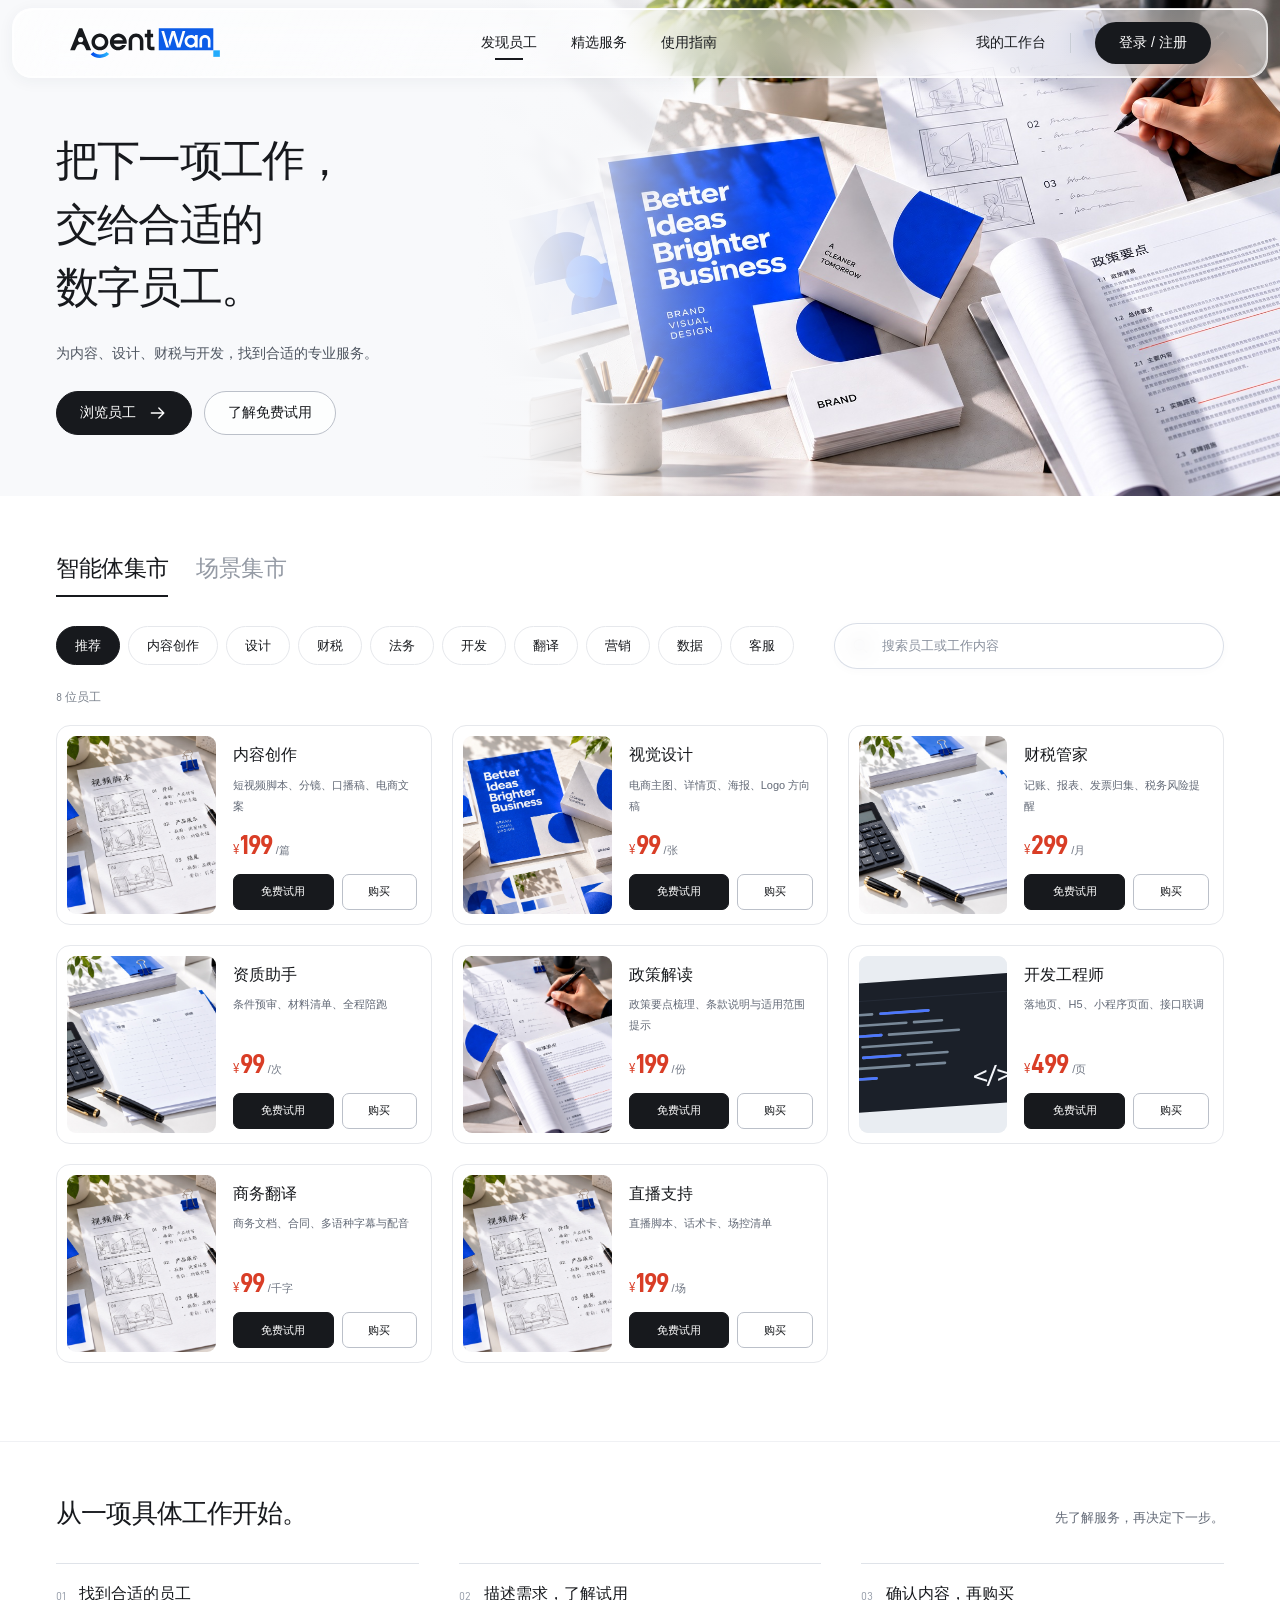
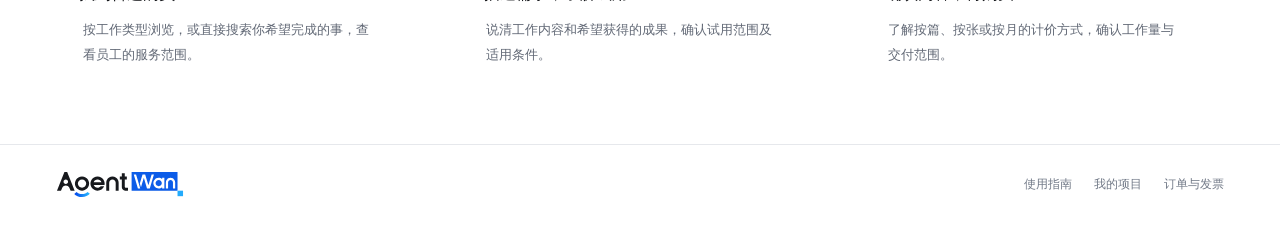
==== commit 6df3ea0f: "style: align employee filters and search on one row" ====
--- a/index.html
+++ b/index.html
@@ -29,8 +29,8 @@
     </div>
   </section>
   <section class="catalog-section" id="employees" aria-label="智能体与场景集市">
-    <span class="section-anchor" id="featured" aria-hidden="true"></span><div id="marketplace-tabs" class="marketplace-tabs" role="tablist" aria-label="选择集市"><button id="tab-agents" role="tab" type="button" data-market-tab="agents" aria-selected="true" aria-controls="agent-panel" class="is-active">智能体集市</button><button id="tab-scenes" role="tab" type="button" data-market-tab="scenes" aria-selected="false" aria-controls="scenario-panel" tabindex="-1">场景集市</button></div><div id="agent-panel" role="tabpanel" aria-labelledby="tab-agents"><div class="catalog-heading" data-reveal><label class="search-wrap"><span class="sr-only">搜索员工或工作内容</span><svg viewBox="0 0 24 24" aria-hidden="true"><circle cx="10.5" cy="10.5" r="6.5"/><path d="m16 16 4 4"/></svg><input type="search" id="role-search" placeholder="搜索员工或工作内容" autocomplete="off"></label></div>
-    <div class="catalog-toolbar"><div class="category-filters" id="category-filters" role="group" aria-label="按服务类型筛选"><button type="button" data-category="all" class="is-active" aria-pressed="true">推荐</button><button type="button" data-category="内容创作" class="" aria-pressed="false">内容创作</button><button type="button" data-category="设计" class="" aria-pressed="false">设计</button><button type="button" data-category="财税" class="" aria-pressed="false">财税</button><button type="button" data-category="法务" class="" aria-pressed="false">法务</button><button type="button" data-category="开发" class="" aria-pressed="false">开发</button><button type="button" data-category="翻译" class="" aria-pressed="false">翻译</button><button type="button" data-category="营销" class="" aria-pressed="false">营销</button><button type="button" data-category="数据" class="" aria-pressed="false">数据</button><button type="button" data-category="客服" class="" aria-pressed="false">客服</button></div><p class="result-count" id="result-count" aria-live="polite">8 位员工</p></div>
+    <span class="section-anchor" id="featured" aria-hidden="true"></span><div id="marketplace-tabs" class="marketplace-tabs" role="tablist" aria-label="选择集市"><button id="tab-agents" role="tab" type="button" data-market-tab="agents" aria-selected="true" aria-controls="agent-panel" class="is-active">智能体集市</button><button id="tab-scenes" role="tab" type="button" data-market-tab="scenes" aria-selected="false" aria-controls="scenario-panel" tabindex="-1">场景集市</button></div><div id="agent-panel" role="tabpanel" aria-labelledby="tab-agents">
+    <div class="catalog-toolbar"><div class="category-filters" id="category-filters" role="group" aria-label="按服务类型筛选"><button type="button" data-category="all" class="is-active" aria-pressed="true">推荐</button><button type="button" data-category="内容创作" class="" aria-pressed="false">内容创作</button><button type="button" data-category="设计" class="" aria-pressed="false">设计</button><button type="button" data-category="财税" class="" aria-pressed="false">财税</button><button type="button" data-category="法务" class="" aria-pressed="false">法务</button><button type="button" data-category="开发" class="" aria-pressed="false">开发</button><button type="button" data-category="翻译" class="" aria-pressed="false">翻译</button><button type="button" data-category="营销" class="" aria-pressed="false">营销</button><button type="button" data-category="数据" class="" aria-pressed="false">数据</button><button type="button" data-category="客服" class="" aria-pressed="false">客服</button></div><label class="search-wrap"><span class="sr-only">搜索员工或工作内容</span><svg viewBox="0 0 24 24" aria-hidden="true"><circle cx="10.5" cy="10.5" r="6.5"/><path d="m16 16 4 4"/></svg><input type="search" id="role-search" placeholder="搜索员工或工作内容" autocomplete="off"></label></div><p class="result-count" id="result-count" aria-live="polite">8 位员工</p>
     <div class="role-grid" id="role-grid"><article class="role-card" data-category="内容创作" data-name="内容创作" data-description="短视频脚本、分镜、口播稿、电商文案">
   <button class="role-cover cover-content" data-action="details" data-role="content" aria-label="了解内容创作"><img src="assets/work-content.jpg" alt="内容创作工作素材" width="480" height="360" loading="eager" decoding="async"></button>
   <div class="role-info"><button class="role-title" data-action="details" data-role="content">内容创作</button><p class="role-description">短视频脚本、分镜、口播稿、电商文案</p><p class="role-price"><span class="currency">¥</span>199<span class="unit">/篇</span></p><div class="role-actions"><button class="button button-primary" data-action="trial" data-role="content">免费试用</button><button class="button button-secondary" data-action="buy" data-role="content">购买</button></div></div>
--- a/styles.css
+++ b/styles.css
@@ -41,3 +41,7 @@
 .role-price,.dialog-price,.result-count,.step-num,.order-preview dd{font-family:"D-DIN","DIN Alternate",sans-serif;font-variant-numeric:tabular-nums}.role-price{font-size:26px;font-weight:600}.role-price .unit{font-family:"PingFang SC","Microsoft YaHei",sans-serif}
 .wordmark img{width:152px;height:auto;display:block}.footer-wordmark img{width:128px;height:auto}.site-header .wordmark{min-width:152px}.catalog-heading{justify-content:flex-end}.catalog-section>.marketplace-tabs{margin-bottom:26px}.button:disabled{opacity:.6;cursor:not-allowed}.button:disabled:hover{background:var(--ink);transform:none}
 @media(max-width:767px){.wordmark img{width:135px}.site-header .wordmark{min-width:135px}.catalog-heading{display:block}.catalog-section>.marketplace-tabs{margin-bottom:20px}.role-price{font-size:25px}}
+
+/* 员工筛选与场景筛选共享一行工具栏。 */
+#agent-panel .catalog-toolbar{display:flex;align-items:center;justify-content:space-between;gap:24px;margin-bottom:18px}#agent-panel .catalog-toolbar>.category-filters{flex:1;min-width:0;padding-top:0;padding-bottom:0}#agent-panel .catalog-toolbar>.search-wrap{width:min(390px,44%);flex-shrink:0}#agent-panel>.result-count{display:block;font-size:12px;line-height:1.7;margin:0 0 18px;color:#7a818c}
+@media(max-width:767px){#agent-panel .catalog-toolbar{flex-direction:column-reverse;align-items:stretch;gap:19px;margin-bottom:15px}#agent-panel .catalog-toolbar>.search-wrap{width:100%}#agent-panel>.result-count{font-size:11px;margin-bottom:17px}}
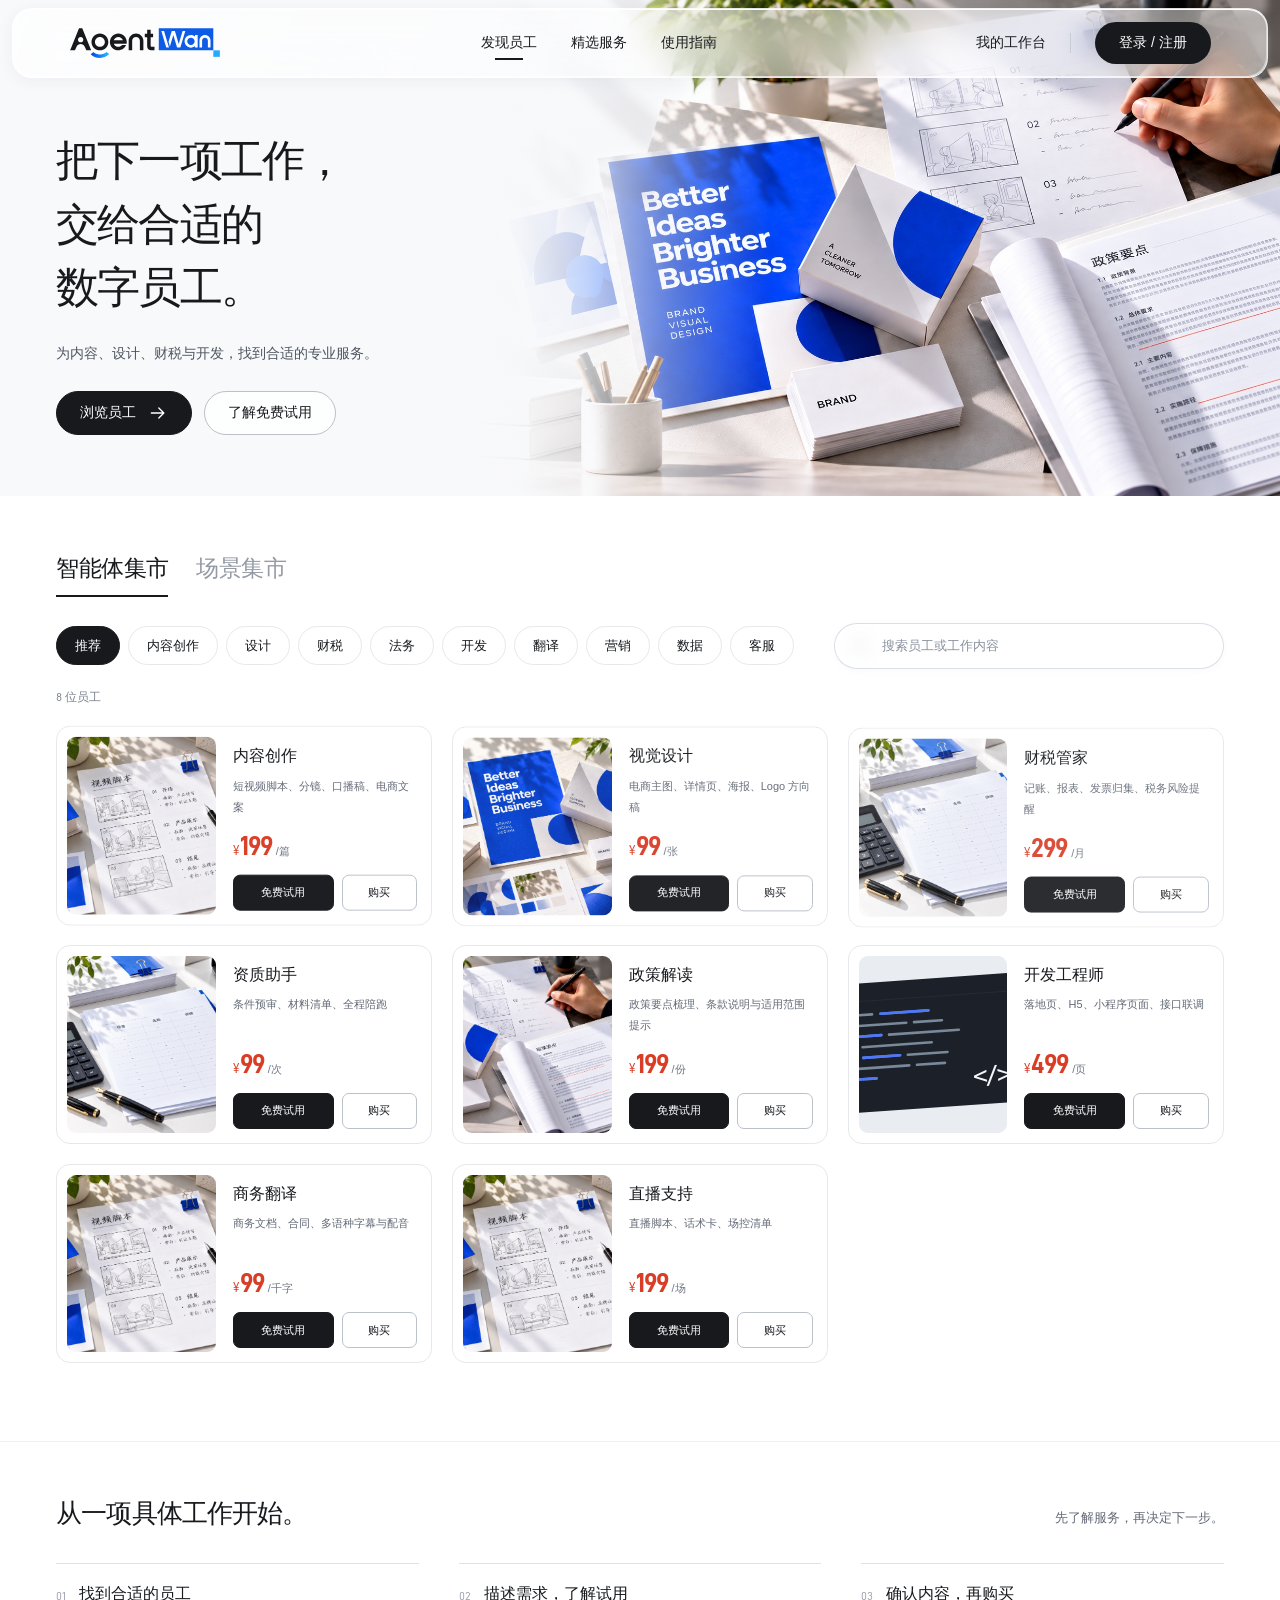
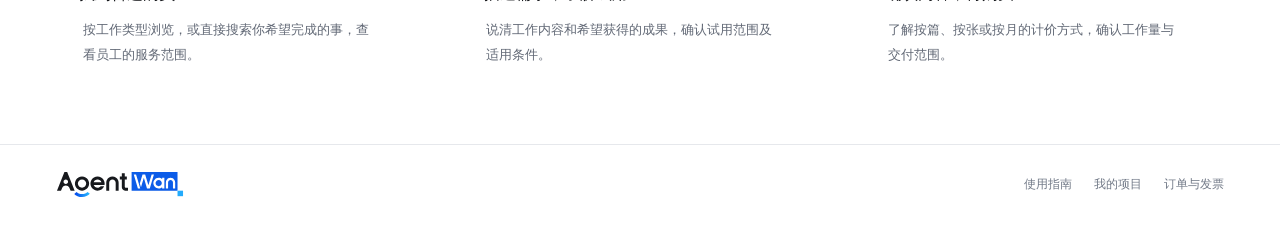
==== commit 763dc3e4: "Add workspace with conversation history and usage views" ====
--- a/index.html
+++ b/index.html
@@ -15,7 +15,7 @@
 <header class="site-header">
   <a class="wordmark" href="#hero" aria-label="智能体集市首页"><img src="assets/agentwan.svg" alt="AgentWan" width="152" height="33"></a>
   <nav class="main-nav" aria-label="主导航"><a href="#employees" data-nav="discover" class="is-active" aria-current="location">发现员工</a><a href="#featured" data-nav="featured">精选服务</a><a href="#how-it-works" data-nav="guide">使用指南</a></nav>
-  <div class="account-nav"><button data-action="account">我的工作台</button><span class="nav-divider" aria-hidden="true"></span><button class="login-button" data-action="account">登录 / 注册</button></div>
+  <div class="account-nav"><a href="workspace.html">我的工作台</a><span class="nav-divider" aria-hidden="true"></span><button class="login-button" data-action="account">登录 / 注册</button></div>
 </header>
 <main>
   <section class="hero" id="hero" aria-labelledby="hero-title">
@@ -80,4 +80,4 @@
 <footer class="site-footer"><a class="footer-wordmark" href="#hero"><img src="assets/agentwan.svg" alt="AgentWan" width="152" height="33"></a><div class="footer-links"><button data-action="guide">使用指南</button><button data-action="account">我的项目</button><button data-action="account">订单与发票</button></div></footer>
 <dialog class="service-dialog" id="service-dialog" aria-labelledby="dialog-title"><button class="dialog-close" data-close-dialog aria-label="关闭对话框"><svg viewBox="0 0 24 24" aria-hidden="true"><path d="m6 6 12 12M18 6 6 18"/></svg></button><div id="dialog-body"></div></dialog>
 <div class="toast" id="toast" role="status" hidden></div>
-</body></html>+</body></html>
--- a/styles.css
+++ b/styles.css
@@ -43,5 +43,6 @@
 @media(max-width:767px){.wordmark img{width:135px}.site-header .wordmark{min-width:135px}.catalog-heading{display:block}.catalog-section>.marketplace-tabs{margin-bottom:20px}.role-price{font-size:25px}}
 
 /* 员工筛选与场景筛选共享一行工具栏。 */
+.account-nav>a{padding:10px 0;white-space:nowrap}.account-nav>a:hover{color:#515968}@media(max-width:767px){.account-nav{gap:13px}.account-nav>a{font-size:12px}}
 #agent-panel .catalog-toolbar{display:flex;align-items:center;justify-content:space-between;gap:24px;margin-bottom:18px}#agent-panel .catalog-toolbar>.category-filters{flex:1;min-width:0;padding-top:0;padding-bottom:0}#agent-panel .catalog-toolbar>.search-wrap{width:min(390px,44%);flex-shrink:0}#agent-panel>.result-count{display:block;font-size:12px;line-height:1.7;margin:0 0 18px;color:#7a818c}
 @media(max-width:767px){#agent-panel .catalog-toolbar{flex-direction:column-reverse;align-items:stretch;gap:19px;margin-bottom:15px}#agent-panel .catalog-toolbar>.search-wrap{width:100%}#agent-panel>.result-count{font-size:11px;margin-bottom:17px}}
